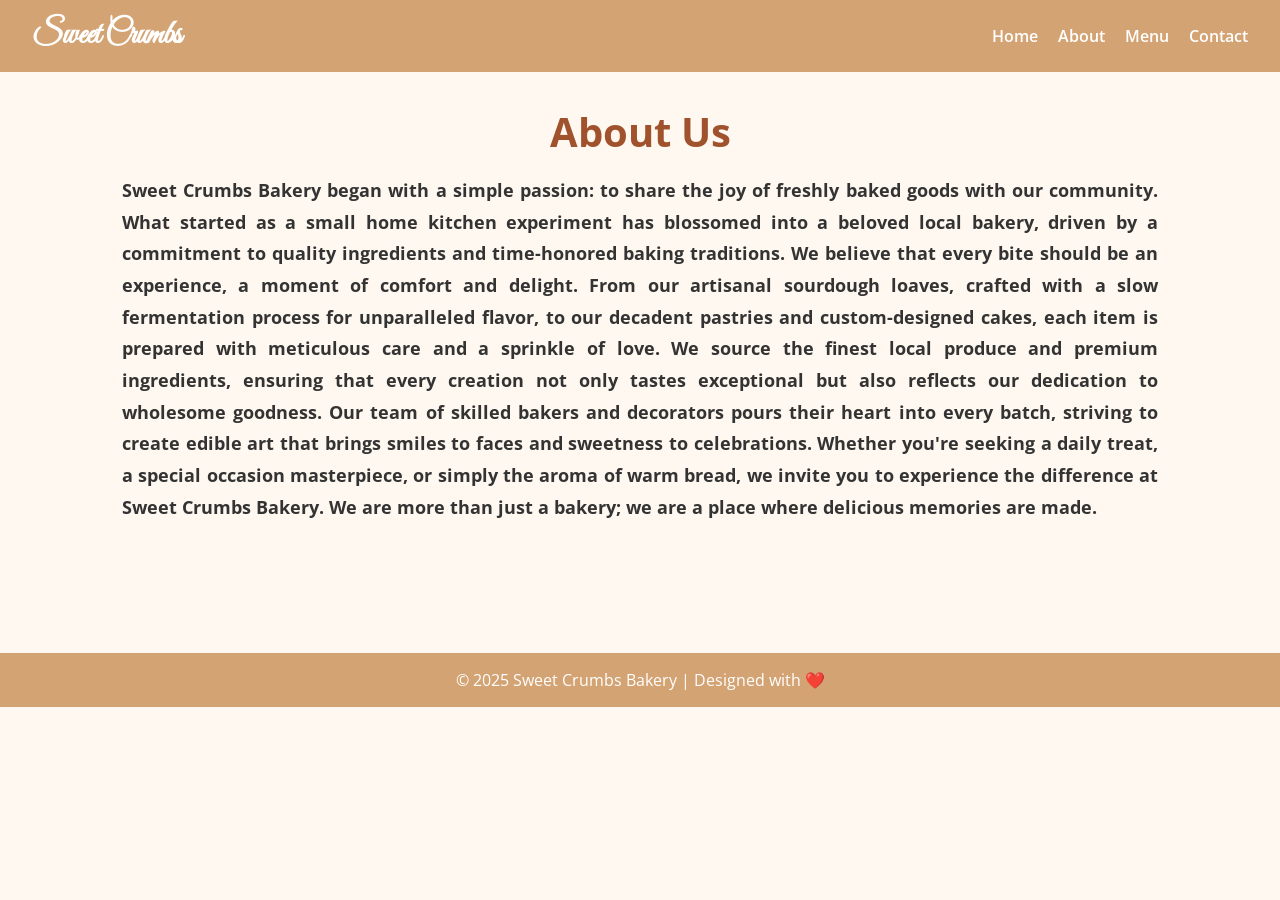
==== about.html @ 20097b04 "Add files via upload" ====
<!DOCTYPE html>
<html lang="en">
<head>
    <meta charset="UTF-8">
    <meta name="viewport" content="width=device-width, initial-scale=1.0">
    <title>🍞 About Us- Sweet Crumb Bakery</title>
    <link href="https://fonts.googleapis.com/css2?family=Great+Vibes&family=Open+Sans:wght@400;600&display=swap" rel="stylesheet">
    <link rel="stylesheet" href="styles.css">
    <script src="script.js" defer></script>
</head>
<body>
    <!--Navbar-->
    <header id="navbar">
        <h1>Sweet Crumbs</h1>
    <nav id="nav-links">
            <a href="index.html">Home</a>
            <a href="about.html">About</a>
            <a href="menu.html">Menu</a>
            <a href="contact.html">Contact</a>
        </nav>
        <button class="hamburger" id="hamburger">&#9776;</button>
    </header>

    <div class="container">
        <h2>About Us</h2>
        <h4>
            Sweet Crumbs Bakery began with a simple passion: to share the joy of freshly baked goods with our community. What started as a small home kitchen experiment has blossomed into a beloved local bakery, driven by a commitment to quality ingredients and time-honored baking traditions.
            We believe that every bite should be an experience, a moment of comfort and delight. From our artisanal sourdough loaves, crafted with a slow fermentation process for unparalleled flavor, to our decadent pastries and custom-designed cakes, each item is prepared with meticulous care and a sprinkle of love. We source the finest local produce and premium ingredients, ensuring that every creation not only tastes exceptional but also reflects our dedication to wholesome goodness.
            Our team of skilled bakers and decorators pours their heart into every batch, striving to create edible art that brings smiles to faces and sweetness to celebrations. Whether you're seeking a daily treat, a special occasion masterpiece, or simply the aroma of warm bread, we invite you to experience the difference at Sweet Crumbs Bakery. We are more than just a bakery; we are a place where delicious memories are made.
        </h4>
    </div><br><br><br>

<!--Footer-section-->
<footer>
    <p>&copy; 2025 Sweet Crumbs Bakery | Designed with ❤️</p>
</footer>    
</body>
</html>
---- styles.css ----
:root {
    --primary: #d4a373;
    --secondary: #fff8f0;
    --accent: #a0522d;
}
* { 
    margin: 0;
    padding: 0; 
    box-sizing: border-box; 
}
/*Keyframes-for-animation*/
@keyframes slideInRight{
0% {
    opacity: 0;
    transform: translateX(80px);
}

100% {
    opacity: 1;
    transform: translateX(0);
}

}

@keyframes slideInLeft{
0% {
    opacity: 0;
    transform: translateX(-100px);
}

100% {
    opacity: 1;
    transform: translateX(-0);
}
}

body {
    font-family: 'Open Sans', sans-serif;
    background: var(--secondary);
    color: #333;
}
/*Navbar*/
header {
    background: var(--primary);
    color: white;
    padding: 1rem 2rem;
    display: flex;
    justify-content: space-between;
    align-items: center;
}
header h1 {
    font-family: 'Great Vibes', cursive;
    font-size: 2rem;
    animation: 2s slideInRight ease forwards;
    opacity: 0;
    animation-delay: 1s;
}

nav{
    animation: 2s slideInLeft ease forwards;
    animation-delay: 1.5s;
    opacity: 0;
}
nav a {
    color: white;
    margin-left: 1rem;
    text-decoration: none;
    font-weight: 600;

}
nav a:hover {
    color:#9e5b18 ;
    transition: 0.5s ease;
}

.hamburger{
    display: none;
    font-size: 2rem;
    background: none;
    border: none;
    color: var(--secondary);
    cursor: pointer;
}

/*Hero-section*/
.hero {
    background: url('https://i.pinimg.com/1200x/b6/43/a3/b643a3f1a9d59a658ec1cc61dc2af9c4.jpg ') center/cover no-repeat ;
    height: 60vh;
    display: flex;
    align-items: center;
    justify-content: center;
    color: #fff;
    text-align: center;
}
.hero h2 {
    font-size: 3rem;
    text-shadow: 2px 4px 8px rgba(0,0,0,0.5);
}
.btn {
    display: inline-flex;
    margin-top: 1rem;
    padding: 0.75rem 1.5rem;
    background: var(--accent);
    color: white;
    border-radius: 25px;
    text-decoration: none;
}
.btn:hover {
    background: #8b4513; 
    transition: 0.6s ease;
}

.btn2{
    text-decoration: none;
    padding: 0.75rem 1.5rem;
    color: #ffffff;
    background-color: var(--accent);
    border-radius: 25px;
    display: inline-flex;


}
.btn2:hover{
    transition: 1.2s ease;
    background-color: #8b4513;
}
/*Products-display-section*/
.container { 
    max-width: 1100px; 
    margin: auto; 
    padding: 2rem; 
}
.container h2 {
    text-align: center;
    margin-bottom: 1rem;
    font-size: 2.5rem;
    color: var(--accent);
}

.container h3{
    text-align: center;  
}

.container h4{
    line-height: 1.8;
    text-align: justify;
    font-size: 1.1rem;
}

.grid {
    display: grid;
    grid-template-columns: repeat(3,1fr);
    gap: 2rem;
    padding: 15px;
}
.card {
    background: white;
    border-radius: 8px;
    box-shadow: 0 2px 8px rgba(0,0,0,0.1);
    transition: transform 0.3s;
    text-align: center;
    height: 32rem;
}
.card:hover { 
    transform: translateY(-10px);
}

.card img {
    width:100%;
    height: 350px;
    display: flex;  
    object-fit: cover;
    padding: 20px;
    border-radius: 4.5rem;
    border: 2px solid var(--secondary);
}
.card h3, .card p {
    padding: 0.5rem; 
}

/*Contact-form*/
.contact-section{
    padding: 5rem 2rem;
    background-color:white;
    margin-top: 4rem;
    box-shadow: 4px 7px 8px rgba(146, 141, 141, 0.2);
    border-radius: 8px;
    max-width: 1100px;
    height: 30rem;
    margin-left: auto;
    margin-right: auto;
}

.contact-section h2{
    margin-bottom: 1rem;
    font-size: 2rem;
    color: var(--accent);
    text-align: center;
}

.contact-form{
    display: grid;
    margin-top: 2rem;
    margin-left: 5rem;
    gap: 1rem;
}
.contact-form input{
    background-color:white;
    border-radius: 0.5rem;
    padding: 5px;
    width: 55rem;
    height: 2rem;
    border: 2px solid var(--primary);
}


.contact-form textarea{
    border-radius: 0.5rem;
    border: 2px solid var(--primary);
    padding: 15px;
    width: 55rem;
    font-size: 14px;
    
}
.contact-form button{
    margin-top: 1rem;
    padding: 0.75rem 0.5rem;
    background: var(--accent);
    color: white;
    border-radius: 25px;
    width: 35%;
    text-decoration: none;
    border: 2px  var(--primary) solid;
    box-shadow: 0.2rem  0.2rem  0.2rem 0.1rem  rgba(146, 141, 141, 0.2) ;
    text-align: center;
    margin-left: 15rem;
}

.contact-form button:hover{
    background-color: #8b4513;
    color: ghostwhite;
    transition: 2s ease;
    box-shadow:  1rem 1rem 1rem rgba(146, 141, 141, 0.2);
    
}

/*==Footer==*/
footer {
    background: var(--primary);
    color: white;
    text-align: center;
    padding: 1rem;
    margin-top: 2rem;
}

/*Media Queries for mobile phones*/
@media screen and (max-width: 480px) {

#nav-links {
    display: none;
    flex-direction: column;
    background-color: var(--primary);
    position: absolute;
    top: 60px;
    right: 20px;
    width: 125px;
    border-radius: 8px;
    box-shadow: 0 2px 8px rgba(0,0,0,0.1);
}

#nav-links a {
    margin: 1rem 0;
    text-align: center;
}

#nav-links.show {
    display: flex;
    animation: none;
    opacity: 1;
}

.hamburger{
    display: block;

}

.hero h2 {
    font-size: 2rem;
    padding: 0 1rem;
}

.grid {
    grid-template-columns: 1fr;

    }

.contact-form{
    display: grid;
    margin-top: 2rem;
    margin-left: 0;
    gap: 1rem;
    padding: 0 1rem;
}    

.contact-form input, .contact-form textarea {
    width: 100%;

}

.contact-form button {
    width: 100%;
    margin-left: 1rem;

}

/*Adjustment for about-section-text*/
.container h4{
    font-size: 1rem;
    padding: 0 1rem;


    
}
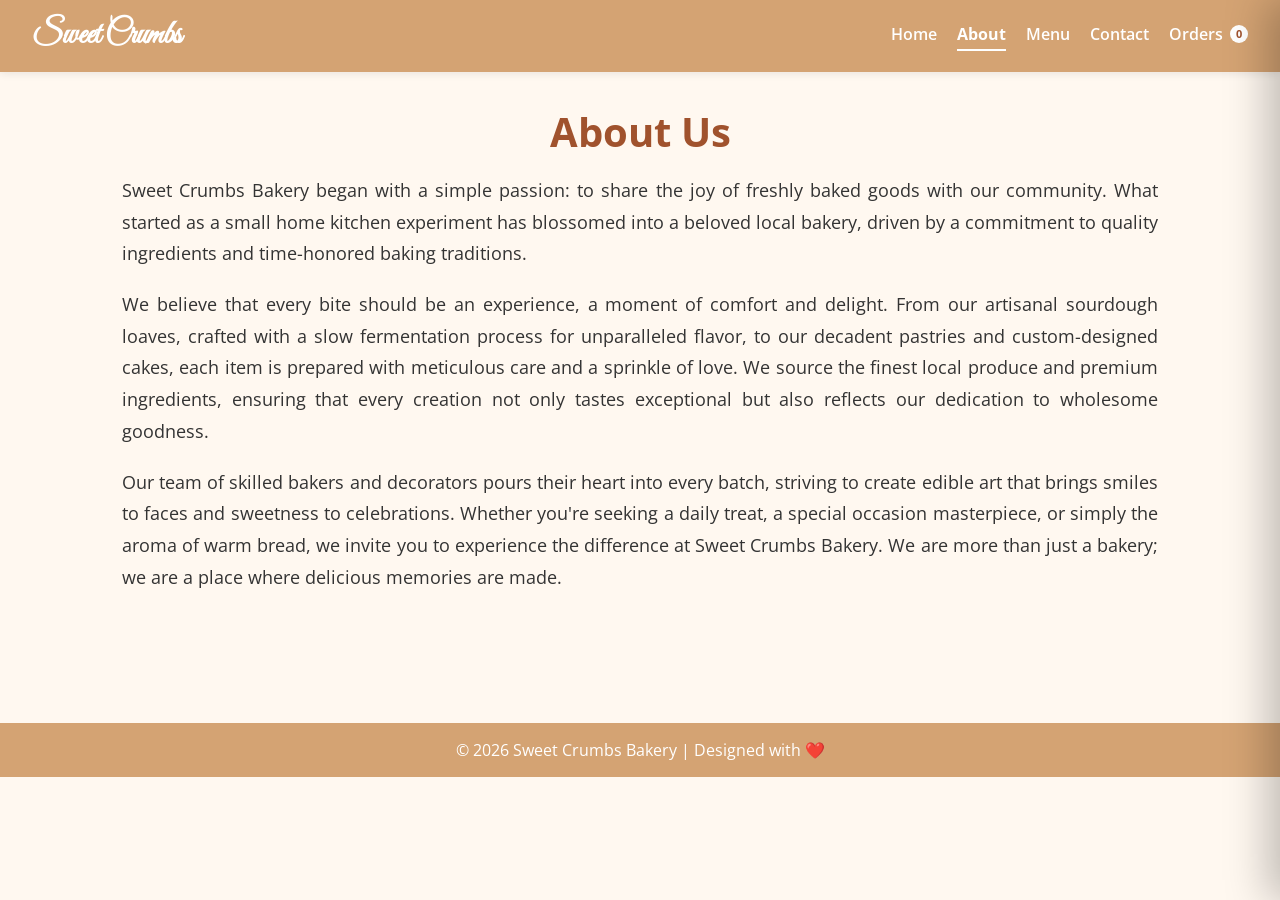
==== commit e5a35922: "Add files via upload" ====
--- a/about.html
+++ b/about.html
@@ -1,38 +1,101 @@
-<!DOCTYPE html>
-<html lang="en">
-<head>
-    <meta charset="UTF-8">
-    <meta name="viewport" content="width=device-width, initial-scale=1.0">
-    <title>🍞 About Us- Sweet Crumb Bakery</title>
-    <link href="https://fonts.googleapis.com/css2?family=Great+Vibes&family=Open+Sans:wght@400;600&display=swap" rel="stylesheet">
-    <link rel="stylesheet" href="styles.css">
-    <script src="script.js" defer></script>
-</head>
-<body>
-    <!--Navbar-->
-    <header id="navbar">
-        <h1>Sweet Crumbs</h1>
-    <nav id="nav-links">
-            <a href="index.html">Home</a>
-            <a href="about.html">About</a>
-            <a href="menu.html">Menu</a>
-            <a href="contact.html">Contact</a>
-        </nav>
-        <button class="hamburger" id="hamburger">&#9776;</button>
-    </header>
-
-    <div class="container">
-        <h2>About Us</h2>
-        <h4>
-            Sweet Crumbs Bakery began with a simple passion: to share the joy of freshly baked goods with our community. What started as a small home kitchen experiment has blossomed into a beloved local bakery, driven by a commitment to quality ingredients and time-honored baking traditions.
-            We believe that every bite should be an experience, a moment of comfort and delight. From our artisanal sourdough loaves, crafted with a slow fermentation process for unparalleled flavor, to our decadent pastries and custom-designed cakes, each item is prepared with meticulous care and a sprinkle of love. We source the finest local produce and premium ingredients, ensuring that every creation not only tastes exceptional but also reflects our dedication to wholesome goodness.
-            Our team of skilled bakers and decorators pours their heart into every batch, striving to create edible art that brings smiles to faces and sweetness to celebrations. Whether you're seeking a daily treat, a special occasion masterpiece, or simply the aroma of warm bread, we invite you to experience the difference at Sweet Crumbs Bakery. We are more than just a bakery; we are a place where delicious memories are made.
-        </h4>
-    </div><br><br><br>
-
-<!--Footer-section-->
-<footer>
-    <p>&copy; 2025 Sweet Crumbs Bakery | Designed with ❤️</p>
-</footer>    
-</body>
+<!DOCTYPE html>
+<html lang="en">
+<head>
+    <meta charset="UTF-8">
+    <meta name="viewport" content="width=device-width, initial-scale=1.0">
+    <meta name="description" content="Learn the story behind Sweet Crumbs Bakery — freshly baked sourdough, pastries, and custom cakes made with quality ingredients and time-honored traditions.">
+    <title>About Us- Sweet Crumb Bakery</title>
+    <link rel="icon" href="data:image/svg+xml,<svg xmlns=%22http://www.w3.org/2000/svg%22 viewBox=%220 0 100 100%22><text y=%22.9em%22 font-size=%2290%22>🍞</text></svg>">
+    <link href="https://fonts.googleapis.com/css2?family=Great+Vibes&family=Open+Sans:wght@400;600&display=swap" rel="stylesheet">
+    <link rel="stylesheet" href="styles.css">
+    <script src="script.js" defer></script>
+</head>
+<body>
+    <!--Navbar-->
+    <header id="navbar">
+        <h1>Sweet Crumbs</h1>
+    <nav id="nav-links">
+            <a href="index.html">Home</a>
+            <a href="about.html" class="active" aria-current="page">About</a>
+            <a href="menu.html">Menu</a>
+            <a href="contact.html">Contact</a>
+            <a href="#" id="orders-link" class="cart-link" aria-haspopup="dialog">Orders<span class="cart-badge" id="cart-badge">0</span></a>
+        </nav>
+        <button class="hamburger" id="hamburger" aria-label="Toggle navigation menu" aria-expanded="false" aria-controls="nav-links">&#9776;</button>
+    </header>
+
+    <div class="container">
+        <h2>About Us</h2>
+        <div class="about-text">
+            <p>Sweet Crumbs Bakery began with a simple passion: to share the joy of freshly baked goods with our community. What started as a small home kitchen experiment has blossomed into a beloved local bakery, driven by a commitment to quality ingredients and time-honored baking traditions.</p>
+            <p>We believe that every bite should be an experience, a moment of comfort and delight. From our artisanal sourdough loaves, crafted with a slow fermentation process for unparalleled flavor, to our decadent pastries and custom-designed cakes, each item is prepared with meticulous care and a sprinkle of love. We source the finest local produce and premium ingredients, ensuring that every creation not only tastes exceptional but also reflects our dedication to wholesome goodness.</p>
+            <p>Our team of skilled bakers and decorators pours their heart into every batch, striving to create edible art that brings smiles to faces and sweetness to celebrations. Whether you're seeking a daily treat, a special occasion masterpiece, or simply the aroma of warm bread, we invite you to experience the difference at Sweet Crumbs Bakery. We are more than just a bakery; we are a place where delicious memories are made.</p>
+        </div>
+    </div><br><br><br>
+
+<!--Footer-section-->
+<footer>
+    <p>&copy; <span class="copyright-year">2025</span> Sweet Crumbs Bakery | Designed with ❤️</p>
+</footer>    
+<!--Cart / checkout panel-->
+<div class="cart-backdrop" id="cart-backdrop"></div>
+<aside class="cart-panel" id="cart-panel" role="dialog" aria-modal="true" aria-labelledby="cart-title" aria-hidden="true">
+    <div class="cart-panel-header">
+        <h2 id="cart-title">Your Order</h2>
+        <button class="modal-close cart-close" id="cart-close" aria-label="Close order panel">&times;</button>
+    </div>
+
+    <!-- Step 1: cart items -->
+    <div class="cart-view" id="cart-view">
+        <div class="cart-items" id="cart-items">
+            <p class="cart-empty" id="cart-empty">Your order is empty. Browse the menu and tap "View Details" on anything that looks good.</p>
+        </div>
+        <div class="cart-summary">
+            <p class="cart-delivery-hint" id="cart-delivery-hint"></p>
+            <div class="cart-summary-row">
+                <span>Subtotal</span>
+                <span id="cart-subtotal">$0.00</span>
+            </div>
+            <div class="cart-summary-row">
+                <span>Delivery fee</span>
+                <span id="cart-delivery-fee">$0.00</span>
+            </div>
+            <div class="cart-summary-row cart-total-row">
+                <span>Total</span>
+                <span id="cart-total">$0.00</span>
+            </div>
+            <button type="button" class="btn2 cart-checkout-btn" id="cart-checkout-btn" disabled>Proceed to Checkout</button>
+        </div>
+    </div>
+
+    <!-- Step 2: delivery details -->
+    <div class="checkout-view" id="checkout-view" hidden>
+        <button type="button" class="cart-back-btn" id="checkout-back-btn">&larr; Back to order</button>
+        <form id="checkout-form">
+            <label for="checkout-name">Full name</label>
+            <input type="text" id="checkout-name" name="name" autocomplete="name" required>
+
+            <label for="checkout-phone">Phone number</label>
+            <input type="tel" id="checkout-phone" name="phone" autocomplete="tel" required>
+
+            <label for="checkout-address">Delivery address</label>
+            <textarea id="checkout-address" name="address" rows="2" required></textarea>
+
+            <div class="checkout-recap" id="checkout-recap"></div>
+
+            <button type="submit" class="btn2 cart-checkout-btn">Confirm Order</button>
+        </form>
+    </div>
+
+    <!-- Step 3: confirmation -->
+    <div class="confirmation-view" id="confirmation-view" hidden>
+        <div class="confirmation-check" aria-hidden="true">&#10003;</div>
+        <h3>Order placed!</h3>
+        <p>Order <strong id="confirmation-number"></strong> is confirmed. We'll start baking right away.</p>
+        <p class="confirmation-total" id="confirmation-total"></p>
+        <button type="button" class="btn2 cart-checkout-btn" id="continue-shopping-btn">Continue Shopping</button>
+    </div>
+</aside>
+
+</body>
 </html>
--- a/styles.css
+++ b/styles.css
@@ -2,11 +2,41 @@
     --primary: #d4a373;
     --secondary: #fff8f0;
     --accent: #a0522d;
+    --transition: 0.3s ease;
 }
 * { 
     margin: 0;
     padding: 0; 
     box-sizing: border-box; 
+}
+html {
+    scroll-behavior: smooth;
+}
+@media (prefers-reduced-motion: reduce) {
+    html { scroll-behavior: auto; }
+    *, *::before, *::after {
+        animation-duration: 0.01ms !important;
+        animation-iteration-count: 1 !important;
+        transition-duration: 0.01ms !important;
+    }
+}
+.sr-only {
+    position: absolute;
+    width: 1px;
+    height: 1px;
+    padding: 0;
+    margin: -1px;
+    overflow: hidden;
+    clip: rect(0, 0, 0, 0);
+    white-space: nowrap;
+    border: 0;
+}
+a:focus-visible,
+button:focus-visible,
+input:focus-visible,
+textarea:focus-visible {
+    outline: 3px solid var(--accent);
+    outline-offset: 2px;
 }
 /*Keyframes-for-animation*/
 @keyframes slideInRight{
@@ -47,7 +77,12 @@
     display: flex;
     justify-content: space-between;
     align-items: center;
-}
+    position: sticky;
+    top: 0;
+    z-index: 999;
+    box-shadow: 0 2px 8px rgba(0,0,0,0.08);
+}
+
 header h1 {
     font-family: 'Great Vibes', cursive;
     font-size: 2rem;
@@ -60,6 +95,7 @@
     animation: 2s slideInLeft ease forwards;
     animation-delay: 1.5s;
     opacity: 0;
+    z-index: 1000;
 }
 nav a {
     color: white;
@@ -68,9 +104,50 @@
     font-weight: 600;
 
 }
+nav a {
+    position: relative;
+    padding-bottom: 4px;
+}
+nav a::after {
+    content: "";
+    position: absolute;
+    left: 0;
+    bottom: -2px;
+    width: 0;
+    height: 2px;
+    background: white;
+    transition: width var(--transition);
+}
+nav a:hover::after,
+nav a.active::after {
+    width: 100%;
+}
 nav a:hover {
     color:#9e5b18 ;
     transition: 0.5s ease;
+}
+nav a.active {
+    font-weight: 700;
+}
+
+nav a.cart-link {
+    display: inline-flex;
+    align-items: center;
+    gap: 0.4rem;
+}
+.cart-badge {
+    background: white;
+    color: var(--accent);
+    font-size: 0.7rem;
+    font-weight: 700;
+    min-width: 1.15rem;
+    height: 1.15rem;
+    border-radius: 50%;
+    display: inline-flex;
+    align-items: center;
+    justify-content: center;
+    padding: 0 0.25rem;
+    line-height: 1;
 }
 
 .hamburger{
@@ -80,16 +157,20 @@
     border: none;
     color: var(--secondary);
     cursor: pointer;
+    transition: transform var(--transition);
+}
+.hamburger:hover {
+    transform: scale(1.1);
 }
 
 /*Hero-section*/
 .hero {
-    background: url('https://i.pinimg.com/1200x/b6/43/a3/b643a3f1a9d59a658ec1cc61dc2af9c4.jpg ') center/cover no-repeat ;
+    background: url('https://i.pinimg.com/1200x/b6/43/a3/b643a3f1a9d59a658ec1cc61dc2af9c4.jpg') center/cover no-repeat;
     height: 60vh;
     display: flex;
     align-items: center;
     justify-content: center;
-    color: #fff;
+    color: #fff;    
     text-align: center;
 }
 .hero h2 {
@@ -104,10 +185,11 @@
     color: white;
     border-radius: 25px;
     text-decoration: none;
+    transition: background var(--transition), transform var(--transition);
 }
 .btn:hover {
-    background: #8b4513; 
-    transition: 0.6s ease;
+    background: #8b4513;
+    transform: translateY(-2px);
 }
 
 .btn2{
@@ -117,12 +199,14 @@
     background-color: var(--accent);
     border-radius: 25px;
     display: inline-flex;
-
-
+    border: none;
+    font: inherit;
+    cursor: pointer;
+    transition: background var(--transition), transform var(--transition);
 }
 .btn2:hover{
-    transition: 1.2s ease;
     background-color: #8b4513;
+    transform: translateY(-2px);
 }
 /*Products-display-section*/
 .container { 
@@ -141,10 +225,14 @@
     text-align: center;  
 }
 
-.container h4{
+.about-text p{
     line-height: 1.8;
     text-align: justify;
     font-size: 1.1rem;
+    margin-bottom: 1.2rem;
+}
+.about-text p:last-child{
+    margin-bottom: 0;
 }
 
 .grid {
@@ -157,12 +245,27 @@
     background: white;
     border-radius: 8px;
     box-shadow: 0 2px 8px rgba(0,0,0,0.1);
-    transition: transform 0.3s;
+    transition: transform var(--transition), box-shadow var(--transition);
     text-align: center;
     height: 32rem;
+    overflow: hidden;
+}
+.card.will-animate {
+    opacity: 0;
+    transform: translateY(24px);
+}
+.card.in-view {
+    animation: fadeInUp 0.6s ease forwards;
+}
+@keyframes fadeInUp {
+    to {
+        opacity: 1;
+        transform: translateY(0);
+    }
 }
 .card:hover { 
     transform: translateY(-10px);
+    box-shadow: 0 12px 24px rgba(0,0,0,0.15);
 }
 
 .card img {
@@ -173,9 +276,16 @@
     padding: 20px;
     border-radius: 4.5rem;
     border: 2px solid var(--secondary);
+    transition: transform var(--transition);
+}
+.card:hover img {
+    transform: scale(1.04);
 }
 .card h3, .card p {
     padding: 0.5rem; 
+}
+.card p {
+    color: #555;
 }
 
 /*Contact-form*/
@@ -201,16 +311,20 @@
 .contact-form{
     display: grid;
     margin-top: 2rem;
-    margin-left: 5rem;
+    max-width: 40rem;
+    margin-left: auto;
+    margin-right: auto;
     gap: 1rem;
 }
 .contact-form input{
     background-color:white;
     border-radius: 0.5rem;
-    padding: 5px;
-    width: 55rem;
-    height: 2rem;
+    padding: 5px 10px;
+    width: 100%;
+    height: 2.4rem;
     border: 2px solid var(--primary);
+    font-size: 14px;
+    transition: box-shadow var(--transition), border-color var(--transition);
 }
 
 
@@ -218,32 +332,509 @@
     border-radius: 0.5rem;
     border: 2px solid var(--primary);
     padding: 15px;
-    width: 55rem;
+    width: 100%;
     font-size: 14px;
-    
-}
+    font-family: inherit;
+    transition: box-shadow var(--transition), border-color var(--transition);
+}
+
+.contact-form input:focus,
+.contact-form textarea:focus{
+    outline: none;
+    border-color: var(--accent);
+    box-shadow: 0 0 0 3px rgba(160, 82, 45, 0.15);
+}
+
 .contact-form button{
     margin-top: 1rem;
     padding: 0.75rem 0.5rem;
     background: var(--accent);
     color: white;
     border-radius: 25px;
-    width: 35%;
+    width: 60%;
     text-decoration: none;
     border: 2px  var(--primary) solid;
     box-shadow: 0.2rem  0.2rem  0.2rem 0.1rem  rgba(146, 141, 141, 0.2) ;
     text-align: center;
-    margin-left: 15rem;
+    justify-self: center;
+    cursor: pointer;
+    font-size: 1rem;
+    transition: background var(--transition), box-shadow var(--transition), transform var(--transition);
 }
 
 .contact-form button:hover{
     background-color: #8b4513;
     color: ghostwhite;
-    transition: 2s ease;
-    box-shadow:  1rem 1rem 1rem rgba(146, 141, 141, 0.2);
-    
-}
-
+    box-shadow:  0.5rem 0.5rem 0.8rem rgba(146, 141, 141, 0.3);
+    transform: translateY(-2px);
+}
+
+.form-status{
+    text-align: center;
+    font-weight: 600;
+    color: var(--accent);
+    min-height: 1.2rem;
+}
+
+/*==Product details modal==*/
+.modal-overlay {
+    position: fixed;
+    inset: 0;
+    background: rgba(51, 33, 20, 0.55);
+    display: flex;
+    align-items: center;
+    justify-content: center;
+    padding: 1.5rem;
+    z-index: 1200;
+    opacity: 0;
+    pointer-events: none;
+    transition: opacity var(--transition);
+}
+.modal-overlay.open {
+    opacity: 1;
+    pointer-events: auto;
+}
+.modal {
+    background: var(--secondary);
+    width: 100%;
+    max-width: 34rem;
+    max-height: 88vh;
+    overflow-y: auto;
+    border-radius: 12px;
+    box-shadow: 0 20px 50px rgba(0,0,0,0.3);
+    position: relative;
+    transform: scale(0.92) translateY(10px);
+    opacity: 0;
+    transition: transform var(--transition), opacity var(--transition);
+}
+.modal-overlay.open .modal {
+    transform: scale(1) translateY(0);
+    opacity: 1;
+}
+.modal-close {
+    position: absolute;
+    top: 0.75rem;
+    right: 0.75rem;
+    width: 2.25rem;
+    height: 2.25rem;
+    border-radius: 50%;
+    border: none;
+    background: rgba(255,255,255,0.85);
+    color: var(--accent);
+    font-size: 1.5rem;
+    line-height: 1;
+    cursor: pointer;
+    display: flex;
+    align-items: center;
+    justify-content: center;
+    z-index: 2;
+    transition: background var(--transition), transform var(--transition);
+}
+.modal-close:hover {
+    background: white;
+    transform: scale(1.08);
+}
+.modal-image-wrap {
+    width: 100%;
+    height: 220px;
+    overflow: hidden;
+    border-radius: 12px 12px 0 0;
+}
+.modal-image-wrap img {
+    width: 100%;
+    height: 100%;
+    object-fit: cover;
+    display: block;
+}
+.modal-body {
+    padding: 1.5rem 1.75rem 1.75rem;
+}
+.modal-heading {
+    display: flex;
+    align-items: center;
+    justify-content: space-between;
+    gap: 1rem;
+    margin-bottom: 0.75rem;
+}
+.modal-heading h3 {
+    color: var(--accent);
+    font-size: 1.4rem;
+}
+.modal-price {
+    background: var(--primary);
+    color: white;
+    font-weight: 600;
+    padding: 0.3rem 0.85rem;
+    border-radius: 20px;
+    white-space: nowrap;
+    font-size: 0.95rem;
+}
+.modal-body > p {
+    line-height: 1.7;
+    color: #444;
+    margin-bottom: 1.25rem;
+}
+.modal-order {
+    border-top: 1px solid rgba(160, 82, 45, 0.2);
+    padding-top: 1.25rem;
+}
+.modal-order h4 {
+    color: var(--accent);
+    margin-bottom: 0.75rem;
+}
+.modal-order form {
+    display: grid;
+    gap: 0.75rem;
+}
+.modal-order-row {
+    display: flex;
+    align-items: center;
+    gap: 0.75rem;
+}
+.modal-order-row label {
+    font-weight: 600;
+    font-size: 0.9rem;
+}
+.modal-order-row input {
+    width: 5rem;
+    padding: 0.4rem;
+    border-radius: 0.5rem;
+    border: 2px solid var(--primary);
+}
+.modal-order label[for="modal-note"] {
+    font-weight: 600;
+    font-size: 0.9rem;
+}
+.modal-order textarea {
+    width: 100%;
+    padding: 0.6rem;
+    border-radius: 0.5rem;
+    border: 2px solid var(--primary);
+    font-family: inherit;
+    font-size: 14px;
+    resize: vertical;
+}
+.modal-order-row input:focus,
+.modal-order textarea:focus {
+    outline: none;
+    border-color: var(--accent);
+    box-shadow: 0 0 0 3px rgba(160, 82, 45, 0.15);
+}
+.modal-order button[type="submit"] {
+    justify-self: start;
+    border: none;
+    cursor: pointer;
+    font-size: 1rem;
+}
+.modal-order-status {
+    font-weight: 600;
+    color: var(--accent);
+    min-height: 1.2rem;
+}
+
+@media screen and (max-width: 480px) {
+    .modal-body {
+        padding: 1.25rem;
+    }
+    .modal-image-wrap {
+        height: 170px;
+    }
+}
+
+/*==Cart / checkout slide-in panel==*/
+.cart-backdrop {
+    position: fixed;
+    inset: 0;
+    background: rgba(51, 33, 20, 0.55);
+    z-index: 1300;
+    opacity: 0;
+    pointer-events: none;
+    transition: opacity var(--transition);
+}
+.cart-backdrop.open {
+    opacity: 1;
+    pointer-events: auto;
+}
+
+.cart-panel {
+    position: fixed;
+    top: 0;
+    right: 0;
+    height: 100vh;
+    width: 26rem;
+    max-width: 92vw;
+    background: var(--secondary);
+    box-shadow: -12px 0 40px rgba(0,0,0,0.25);
+    z-index: 1301;
+    display: flex;
+    flex-direction: column;
+    transform: translateX(100%);
+    transition: transform 0.4s cubic-bezier(0.25, 0.8, 0.25, 1);
+}
+.cart-panel.open {
+    transform: translateX(0);
+}
+
+.cart-panel-header {
+    display: flex;
+    align-items: center;
+    justify-content: space-between;
+    padding: 1.25rem 1.5rem;
+    background: var(--primary);
+    color: white;
+}
+.cart-panel-header h2 {
+    font-size: 1.3rem;
+}
+.cart-close {
+    position: static;
+    background: rgba(255,255,255,0.2);
+    color: white;
+}
+.cart-close:hover {
+    background: rgba(255,255,255,0.35);
+}
+
+.cart-view,
+.checkout-view,
+.confirmation-view {
+    display: flex;
+    flex-direction: column;
+}
+.cart-view[hidden],
+.checkout-view[hidden],
+.confirmation-view[hidden] {
+    display: none;
+}
+
+.cart-view {
+    flex: 1;
+    min-height: 0;
+}
+
+.cart-items {
+    flex: 1;
+    overflow-y: auto;
+    padding: 1rem 1.5rem;
+}
+.cart-empty {
+    color: #777;
+    text-align: center;
+    margin-top: 2rem;
+    line-height: 1.6;
+}
+
+.cart-item {
+    display: flex;
+    gap: 0.85rem;
+    padding: 0.85rem 0;
+    border-bottom: 1px solid rgba(160, 82, 45, 0.15);
+}
+.cart-item img {
+    width: 60px;
+    height: 60px;
+    object-fit: cover;
+    border-radius: 10px;
+    flex-shrink: 0;
+}
+.cart-item-details {
+    flex: 1;
+    min-width: 0;
+}
+.cart-item-details h4 {
+    font-size: 0.95rem;
+    color: var(--accent);
+    margin-bottom: 0.15rem;
+}
+.cart-item-note {
+    font-size: 0.78rem;
+    color: #888;
+    font-style: italic;
+    margin-bottom: 0.35rem;
+}
+.cart-item-row {
+    display: flex;
+    align-items: center;
+    justify-content: space-between;
+    gap: 0.5rem;
+}
+.cart-qty-stepper {
+    display: inline-flex;
+    align-items: center;
+    border: 1px solid var(--primary);
+    border-radius: 20px;
+    overflow: hidden;
+}
+.cart-qty-stepper button {
+    width: 1.6rem;
+    height: 1.6rem;
+    border: none;
+    background: white;
+    color: var(--accent);
+    font-size: 1rem;
+    cursor: pointer;
+    line-height: 1;
+}
+.cart-qty-stepper button:hover {
+    background: var(--secondary);
+}
+.cart-qty-stepper span {
+    width: 1.6rem;
+    text-align: center;
+    font-size: 0.9rem;
+    font-weight: 600;
+}
+.cart-item-price {
+    font-weight: 600;
+    color: #333;
+    font-size: 0.9rem;
+}
+.cart-remove-btn {
+    background: none;
+    border: none;
+    color: #b33;
+    font-size: 0.78rem;
+    cursor: pointer;
+    text-decoration: underline;
+    padding: 0;
+}
+
+.cart-summary {
+    padding: 1rem 1.5rem 1.5rem;
+    border-top: 1px solid rgba(160, 82, 45, 0.2);
+    background: white;
+}
+.cart-delivery-hint {
+    font-size: 0.8rem;
+    color: var(--accent);
+    margin-bottom: 0.6rem;
+    min-height: 1rem;
+}
+.cart-summary-row {
+    display: flex;
+    justify-content: space-between;
+    font-size: 0.95rem;
+    padding: 0.25rem 0;
+    color: #555;
+}
+.cart-total-row {
+    font-size: 1.15rem;
+    font-weight: 700;
+    color: var(--accent);
+    border-top: 1px dashed rgba(160, 82, 45, 0.3);
+    margin-top: 0.4rem;
+    padding-top: 0.6rem;
+}
+.cart-checkout-btn {
+    width: 100%;
+    margin-top: 1rem;
+    border: none;
+    justify-content: center;
+    font-size: 1rem;
+    cursor: pointer;
+}
+.cart-checkout-btn:disabled {
+    background: #ccc;
+    cursor: not-allowed;
+    transform: none;
+}
+
+/* Checkout form view */
+.checkout-view {
+    padding: 1.25rem 1.5rem;
+    overflow-y: auto;
+    flex: 1;
+    min-height: 0;
+}
+.cart-back-btn {
+    background: none;
+    border: none;
+    color: var(--accent);
+    font-weight: 600;
+    cursor: pointer;
+    margin-bottom: 1rem;
+    padding: 0;
+    font-size: 0.9rem;
+}
+#checkout-form {
+    display: grid;
+    gap: 0.85rem;
+}
+#checkout-form label {
+    font-weight: 600;
+    font-size: 0.9rem;
+    margin-bottom: -0.5rem;
+}
+#checkout-form input,
+#checkout-form textarea {
+    width: 100%;
+    padding: 0.55rem 0.7rem;
+    border-radius: 0.5rem;
+    border: 2px solid var(--primary);
+    font-family: inherit;
+    font-size: 14px;
+}
+#checkout-form input:focus,
+#checkout-form textarea:focus {
+    outline: none;
+    border-color: var(--accent);
+    box-shadow: 0 0 0 3px rgba(160, 82, 45, 0.15);
+}
+.checkout-recap {
+    background: var(--secondary);
+    border-radius: 0.5rem;
+    padding: 0.75rem 1rem;
+    font-size: 0.85rem;
+    color: #555;
+}
+.checkout-recap strong {
+    color: var(--accent);
+}
+
+/* Confirmation view */
+.confirmation-view {
+    flex: 1;
+    min-height: 0;
+    align-items: center;
+    justify-content: center;
+    text-align: center;
+    padding: 2rem;
+}
+.confirmation-check {
+    width: 4rem;
+    height: 4rem;
+    border-radius: 50%;
+    background: var(--accent);
+    color: white;
+    font-size: 2rem;
+    display: flex;
+    align-items: center;
+    justify-content: center;
+    margin-bottom: 1rem;
+}
+.confirmation-view h3 {
+    color: var(--accent);
+    margin-bottom: 0.5rem;
+}
+.confirmation-view p {
+    color: #555;
+    margin-bottom: 0.5rem;
+    line-height: 1.6;
+}
+.confirmation-total {
+    font-weight: 700;
+    color: var(--accent);
+    font-size: 1.1rem;
+    margin-bottom: 1.5rem !important;
+}
+
+@media screen and (max-width: 480px) {
+    .cart-panel {
+        width: 100vw;
+        max-width: 100vw;
+    }
+}
+
 /*==Footer==*/
 footer {
     background: var(--primary);
@@ -297,7 +888,7 @@
 .contact-form{
     display: grid;
     margin-top: 2rem;
-    margin-left: 0;
+    max-width: 100%;
     gap: 1rem;
     padding: 0 1rem;
 }    
@@ -309,14 +900,15 @@
 
 .contact-form button {
     width: 100%;
-    margin-left: 1rem;
+    margin-left: 0;
 
 }
 
 /*Adjustment for about-section-text*/
-.container h4{
+.about-text p{
     font-size: 1rem;
     padding: 0 1rem;
+}    
 
 
     
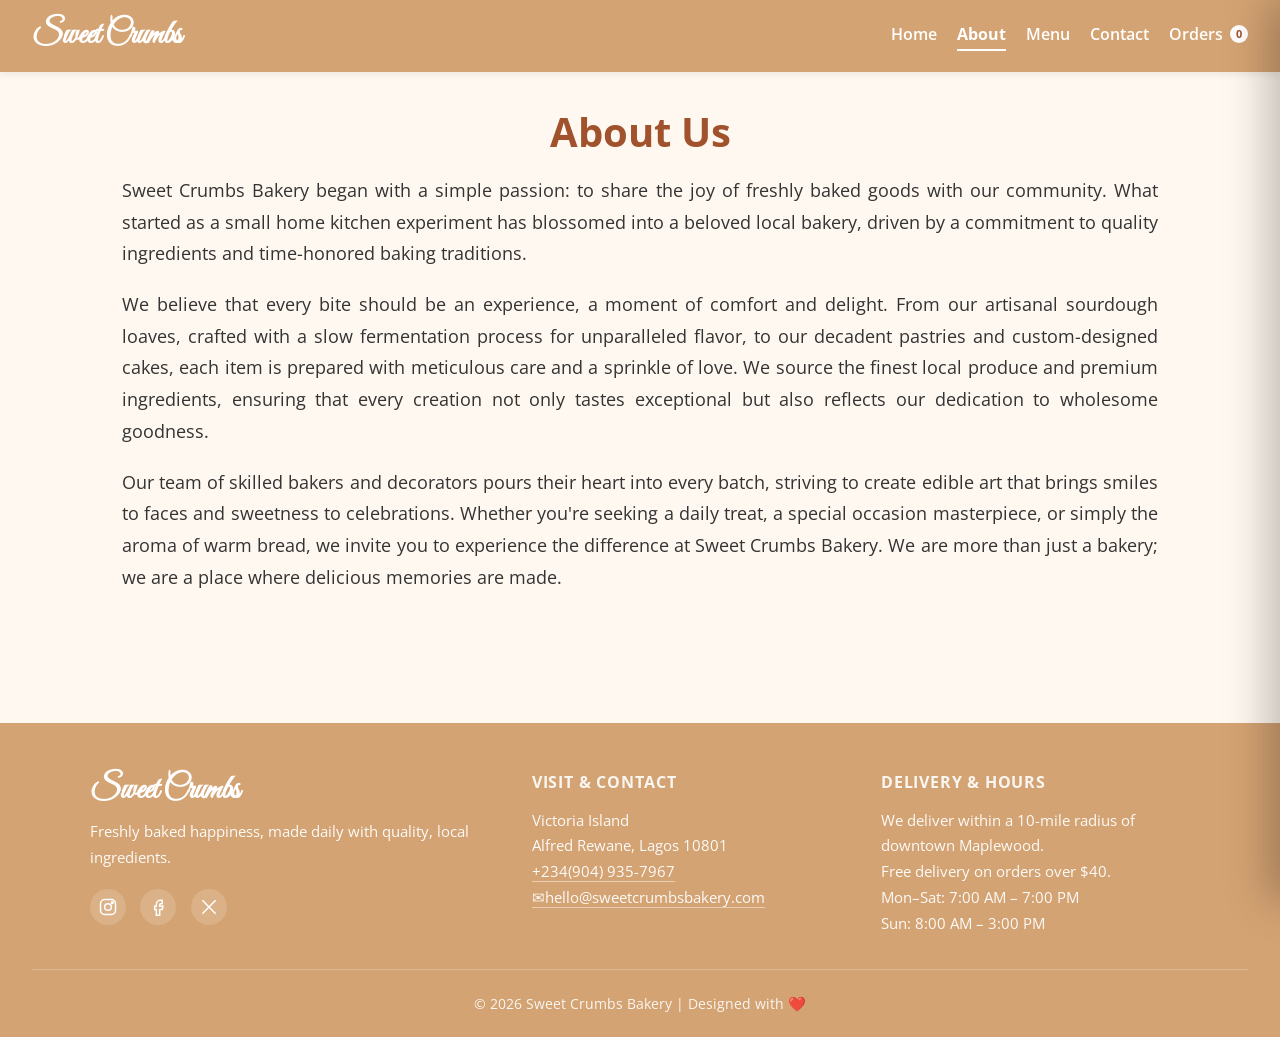
==== commit 501e10af: "Add files via upload" ====
--- a/about.html
+++ b/about.html
@@ -21,7 +21,11 @@
             <a href="contact.html">Contact</a>
             <a href="#" id="orders-link" class="cart-link" aria-haspopup="dialog">Orders<span class="cart-badge" id="cart-badge">0</span></a>
         </nav>
-        <button class="hamburger" id="hamburger" aria-label="Toggle navigation menu" aria-expanded="false" aria-controls="nav-links">&#9776;</button>
+        <button class="hamburger" id="hamburger" aria-label="Toggle navigation menu" aria-expanded="false" aria-controls="nav-links">
+            <span class="hamburger-bar"></span>
+            <span class="hamburger-bar"></span>
+            <span class="hamburger-bar"></span>
+        </button>
     </header>
 
     <div class="container">
@@ -35,7 +39,47 @@
 
 <!--Footer-section-->
 <footer>
-    <p>&copy; <span class="copyright-year">2025</span> Sweet Crumbs Bakery | Designed with ❤️</p>
+    <div class="footer-inner">
+        <div class="footer-col footer-brand">
+            <h3>Sweet Crumbs</h3>
+            <p>Freshly baked happiness, made daily with quality, local ingredients.</p>
+            <ul class="footer-social" aria-label="Follow Sweet Crumbs Bakery on social media">
+                <li>
+                    <a href="https://instagram.com/sweetcrumbsbakery" target="_blank" rel="noopener noreferrer" aria-label="Sweet Crumbs Bakery on Instagram">
+                        <svg viewBox="0 0 24 24" width="20" height="20" fill="none" stroke="currentColor" stroke-width="1.8"><rect x="3" y="3" width="18" height="18" rx="5"/><circle cx="12" cy="12" r="4"/><circle cx="17.2" cy="6.8" r="1"/></svg>
+                    </a>
+                </li>
+                <li>
+                    <a href="https://facebook.com/sweetcrumbsbakery" target="_blank" rel="noopener noreferrer" aria-label="Sweet Crumbs Bakery on Facebook">
+                        <svg viewBox="0 0 24 24" width="20" height="20" fill="none" stroke="currentColor" stroke-width="1.8"><path d="M15 8h2V4h-2a5 5 0 0 0-5 5v2H8v4h2v7h4v-7h3l1-4h-4V9a1 1 0 0 1 1-1Z"/></svg>
+                    </a>
+                </li>
+                <li>
+                    <a href="https://twitter.com/sweetcrumbsbky" target="_blank" rel="noopener noreferrer" aria-label="Sweet Crumbs Bakery on X (Twitter)">
+                        <svg viewBox="0 0 24 24" width="20" height="20" fill="none" stroke="currentColor" stroke-width="1.8"><path d="M4 4l16 16M20 4 4 20"/></svg>
+                    </a>
+                </li>
+            </ul>
+        </div>
+
+        <div class="footer-col">
+            <h4>Visit &amp; Contact</h4>
+            <address>
+                Victoria Island<br>
+                Alfred Rewane, Lagos 10801<br>
+                <a href="tel:+2349049357967">+234(904) 935-7967</a><br>
+                <a href="mailto:kennycool202421@gmail.com" onclick="window.open('https://mail.google.com/mail/?view=cm&fs=1&to=kennycool202421@gmail.com', '_blank', 'noopener,noreferrer');">✉hello@sweetcrumbsbakery.com</a>
+            </address>
+        </div>
+
+        <div class="footer-col">
+            <h4>Delivery &amp; Hours</h4>
+            <p>We deliver within a 10-mile radius of downtown Maplewood.<br>Free delivery on orders over $40.</p>
+            <p>Mon&ndash;Sat: 7:00 AM &ndash; 7:00 PM<br>Sun: 8:00 AM &ndash; 3:00 PM</p>
+        </div>
+    </div>
+
+    <p class="footer-bottom">&copy; <span class="copyright-year">2025</span> Sweet Crumbs Bakery | Designed with ❤️</p>
 </footer>    
 <!--Cart / checkout panel-->
 <div class="cart-backdrop" id="cart-backdrop"></div>
@@ -68,9 +112,110 @@
         </div>
     </div>
 
-    <!-- Step 2: delivery details -->
+    <!-- Step 2: payment method -->
+    <div class="payment-method-view" id="payment-method-view" hidden>
+        <button type="button" class="cart-back-btn" id="payment-back-btn">&larr; Back to order</button>
+        <h3 class="cart-step-heading">How would you like to pay?</h3>
+        <p class="cart-step-total" id="payment-method-total"></p>
+        <div class="payment-options">
+            <button type="button" class="payment-option" id="pay-delivery-btn">
+                <span class="payment-option-icon" aria-hidden="true">&#128181;</span>
+                <span class="payment-option-text">
+                    <strong>Pay on Delivery</strong>
+                    <small>Cash or card handed to the rider</small>
+                </span>
+                <span class="payment-option-arrow" aria-hidden="true">&rsaquo;</span>
+            </button>
+            <button type="button" class="payment-option" id="pay-card-btn">
+                <span class="payment-option-icon" aria-hidden="true">&#128179;</span>
+                <span class="payment-option-text">
+                    <strong>Pay by Card</strong>
+                    <small>Secure checkout, verified instantly</small>
+                </span>
+                <span class="payment-option-arrow" aria-hidden="true">&rsaquo;</span>
+            </button>
+            <button type="button" class="payment-option" id="pay-transfer-btn">
+                <span class="payment-option-icon" aria-hidden="true">&#127974;</span>
+                <span class="payment-option-text">
+                    <strong>Pay by Bank Transfer</strong>
+                    <small>We hold your order 30 minutes</small>
+                </span>
+                <span class="payment-option-arrow" aria-hidden="true">&rsaquo;</span>
+            </button>
+        </div>
+    </div>
+
+    <!-- Step 3a: card payment -->
+    <div class="card-payment-view" id="card-payment-view" hidden>
+        <button type="button" class="cart-back-btn" id="card-back-btn">&larr; Back to payment options</button>
+        <h3 class="cart-step-heading">Card details</h3>
+        <form id="card-payment-form" novalidate>
+            <label for="card-name">Name on card</label>
+            <input type="text" id="card-name" autocomplete="cc-name" placeholder="Jane Doe" required>
+
+            <label for="card-number">Card number</label>
+            <input type="text" id="card-number" inputmode="numeric" autocomplete="cc-number" placeholder="1234 5678 9012 3456" maxlength="19" required>
+
+            <div class="card-row">
+                <div>
+                    <label for="card-expiry">Expiry</label> <br>
+                    <input type="text" id="card-expiry" inputmode="numeric" autocomplete="cc-exp" placeholder="MM/YY" maxlength="5" required>
+                </div>
+                <div>
+                    <label for="card-cvv">CVV</label> <br>
+                    <input type="text" id="card-cvv" inputmode="numeric" autocomplete="cc-csc" placeholder="123" maxlength="4" required>
+                </div>
+            </div>
+
+            <p class="field-error" id="card-error" hidden></p>
+
+            <div class="checkout-recap" id="card-recap"></div>
+            <button type="submit" class="btn2 cart-checkout-btn" id="card-pay-btn">
+                <span id="card-pay-btn-text">Pay</span>
+            </button>
+            <p class="secure-note">&#128274; Payments are encrypted and secure.</p>
+        </form>
+    </div>
+
+    <!-- Step 3b: bank transfer -->
+    <div class="transfer-view" id="transfer-view" hidden>
+        <button type="button" class="cart-back-btn" id="transfer-back-btn">&larr; Back to payment options</button>
+        <h3 class="cart-step-heading">Bank transfer details</h3>
+        <div class="transfer-details">
+            <div class="transfer-row">
+                <span>Bank name</span>
+                <strong>Crumb Trust Bank</strong>
+            </div>
+            <div class="transfer-row">
+                <span>Account name</span>
+                <strong>Sweet Crumbs Bakery Ltd</strong>
+            </div>
+            <div class="transfer-row transfer-row-account">
+                <span>Account number</span>
+                <div class="transfer-account-copy">
+                    <strong id="transfer-account-number">2004 5566 7189</strong>
+                    <button type="button" class="transfer-copy-btn" id="transfer-copy-btn">Copy</button>
+                </div>
+            </div>
+            <div class="transfer-row">
+                <span>Amount</span>
+                <strong id="transfer-amount"></strong>
+            </div>
+        </div>
+        <p class="transfer-note">Use your name as the transfer reference. We'll hold your order for 30 minutes while we confirm the payment.</p>
+        <button type="button" class="btn2 cart-checkout-btn" id="transfer-confirm-btn">I've Sent the Transfer</button>
+    </div>
+
+    <!-- Transient status overlay (payment verifying / confirmed) -->
+    <div class="payment-status-overlay" id="payment-status-overlay" hidden>
+        <div class="payment-status-icon" id="payment-status-icon">&#10003;</div>
+        <p id="payment-status-text"></p>
+    </div>
+
+    <!-- Step 4: delivery details -->
     <div class="checkout-view" id="checkout-view" hidden>
-        <button type="button" class="cart-back-btn" id="checkout-back-btn">&larr; Back to order</button>
+        <button type="button" class="cart-back-btn" id="checkout-back-btn">&larr; Back to payment options</button>
+        <h3 class="cart-step-heading">Delivery details</h3>
         <form id="checkout-form">
             <label for="checkout-name">Full name</label>
             <input type="text" id="checkout-name" name="name" autocomplete="name" required>
@@ -81,17 +226,43 @@
             <label for="checkout-address">Delivery address</label>
             <textarea id="checkout-address" name="address" rows="2" required></textarea>
 
+            <div class="card-row">
+                <div>
+                    <label for="checkout-date">Delivery date</label> <br>
+                    <input type="date" id="checkout-date" name="date" required>
+                </div>
+                <div>
+                    <label for="checkout-time">Delivery time</label> <br>
+                    <select id="checkout-time" name="time" required>
+                        <option value="" disabled selected>Select a slot</option>
+                        <option>9:00 AM &ndash; 11:00 AM</option>
+                        <option>11:00 AM &ndash; 1:00 PM</option>
+                        <option>1:00 PM &ndash; 3:00 PM</option>
+                        <option>3:00 PM &ndash; 5:00 PM</option>
+                        <option>5:00 PM &ndash; 7:00 PM</option>
+                    </select>
+                </div>
+            </div>
+
             <div class="checkout-recap" id="checkout-recap"></div>
+
+            <input type="hidden" id="checkout-order-items" name="order_items">
+            <input type="hidden" id="checkout-order-total" name="order_total">
+            <input type="hidden" id="checkout-payment-method" name="payment_method">
+
+            <p class="field-error" id="checkout-error" hidden></p>
 
             <button type="submit" class="btn2 cart-checkout-btn">Confirm Order</button>
         </form>
     </div>
 
-    <!-- Step 3: confirmation -->
+    <!-- Step 5: confirmation -->
     <div class="confirmation-view" id="confirmation-view" hidden>
         <div class="confirmation-check" aria-hidden="true">&#10003;</div>
         <h3>Order placed!</h3>
         <p>Order <strong id="confirmation-number"></strong> is confirmed. We'll start baking right away.</p>
+        <p class="confirmation-detail" id="confirmation-payment"></p>
+        <p class="confirmation-detail" id="confirmation-delivery"></p>
         <p class="confirmation-total" id="confirmation-total"></p>
         <button type="button" class="btn2 cart-checkout-btn" id="continue-shopping-btn">Continue Shopping</button>
     </div>
--- a/styles.css
+++ b/styles.css
@@ -1,25 +1,25 @@
-:root {
-    --primary: #d4a373;
-    --secondary: #fff8f0;
-    --accent: #a0522d;
-    --transition: 0.3s ease;
-}
-* { 
-    margin: 0;
-    padding: 0; 
-    box-sizing: border-box; 
-}
-html {
-    scroll-behavior: smooth;
-}
-@media (prefers-reduced-motion: reduce) {
-    html { scroll-behavior: auto; }
-    *, *::before, *::after {
-        animation-duration: 0.01ms !important;
-        animation-iteration-count: 1 !important;
-        transition-duration: 0.01ms !important;
-    }
-}
+:root {
+    --primary: #d4a373;
+    --secondary: #fff8f0;
+    --accent: #a0522d;
+    --transition: 0.3s ease;
+}
+* { 
+    margin: 0;
+    padding: 0; 
+    box-sizing: border-box; 
+}
+html {
+    scroll-behavior: smooth;
+}
+@media (prefers-reduced-motion: reduce) {
+    html { scroll-behavior: auto; }
+    *, *::before, *::after {
+        animation-duration: 0.01ms !important;
+        animation-iteration-count: 1 !important;
+        transition-duration: 0.01ms !important;
+    }
+}
 .sr-only {
     position: absolute;
     width: 1px;
@@ -31,351 +31,479 @@
     white-space: nowrap;
     border: 0;
 }
-a:focus-visible,
-button:focus-visible,
-input:focus-visible,
-textarea:focus-visible {
-    outline: 3px solid var(--accent);
-    outline-offset: 2px;
-}
-/*Keyframes-for-animation*/
-@keyframes slideInRight{
-0% {
-    opacity: 0;
-    transform: translateX(80px);
-}
-
-100% {
-    opacity: 1;
-    transform: translateX(0);
-}
-
-}
-
-@keyframes slideInLeft{
-0% {
-    opacity: 0;
-    transform: translateX(-100px);
-}
-
-100% {
-    opacity: 1;
-    transform: translateX(-0);
-}
-}
-
-body {
-    font-family: 'Open Sans', sans-serif;
-    background: var(--secondary);
-    color: #333;
-}
-/*Navbar*/
-header {
-    background: var(--primary);
-    color: white;
-    padding: 1rem 2rem;
-    display: flex;
-    justify-content: space-between;
-    align-items: center;
-    position: sticky;
-    top: 0;
-    z-index: 999;
-    box-shadow: 0 2px 8px rgba(0,0,0,0.08);
-}
-
-header h1 {
-    font-family: 'Great Vibes', cursive;
-    font-size: 2rem;
-    animation: 2s slideInRight ease forwards;
-    opacity: 0;
-    animation-delay: 1s;
-}
-
-nav{
-    animation: 2s slideInLeft ease forwards;
-    animation-delay: 1.5s;
-    opacity: 0;
-    z-index: 1000;
-}
-nav a {
-    color: white;
-    margin-left: 1rem;
-    text-decoration: none;
-    font-weight: 600;
-
-}
-nav a {
-    position: relative;
-    padding-bottom: 4px;
-}
-nav a::after {
-    content: "";
-    position: absolute;
-    left: 0;
-    bottom: -2px;
-    width: 0;
-    height: 2px;
-    background: white;
-    transition: width var(--transition);
-}
-nav a:hover::after,
-nav a.active::after {
-    width: 100%;
-}
-nav a:hover {
-    color:#9e5b18 ;
-    transition: 0.5s ease;
-}
-nav a.active {
-    font-weight: 700;
-}
-
-nav a.cart-link {
-    display: inline-flex;
-    align-items: center;
-    gap: 0.4rem;
-}
-.cart-badge {
-    background: white;
-    color: var(--accent);
-    font-size: 0.7rem;
-    font-weight: 700;
-    min-width: 1.15rem;
-    height: 1.15rem;
-    border-radius: 50%;
-    display: inline-flex;
-    align-items: center;
-    justify-content: center;
-    padding: 0 0.25rem;
-    line-height: 1;
-}
-
-.hamburger{
-    display: none;
-    font-size: 2rem;
-    background: none;
-    border: none;
-    color: var(--secondary);
-    cursor: pointer;
-    transition: transform var(--transition);
-}
-.hamburger:hover {
-    transform: scale(1.1);
-}
-
-/*Hero-section*/
-.hero {
-    background: url('https://i.pinimg.com/1200x/b6/43/a3/b643a3f1a9d59a658ec1cc61dc2af9c4.jpg') center/cover no-repeat;
-    height: 60vh;
-    display: flex;
-    align-items: center;
-    justify-content: center;
-    color: #fff;    
-    text-align: center;
-}
-.hero h2 {
-    font-size: 3rem;
-    text-shadow: 2px 4px 8px rgba(0,0,0,0.5);
-}
-.btn {
-    display: inline-flex;
-    margin-top: 1rem;
-    padding: 0.75rem 1.5rem;
-    background: var(--accent);
-    color: white;
-    border-radius: 25px;
-    text-decoration: none;
-    transition: background var(--transition), transform var(--transition);
-}
-.btn:hover {
-    background: #8b4513;
-    transform: translateY(-2px);
-}
-
-.btn2{
-    text-decoration: none;
-    padding: 0.75rem 1.5rem;
-    color: #ffffff;
-    background-color: var(--accent);
-    border-radius: 25px;
-    display: inline-flex;
-    border: none;
-    font: inherit;
-    cursor: pointer;
-    transition: background var(--transition), transform var(--transition);
-}
-.btn2:hover{
-    background-color: #8b4513;
-    transform: translateY(-2px);
-}
-/*Products-display-section*/
-.container { 
-    max-width: 1100px; 
-    margin: auto; 
-    padding: 2rem; 
-}
-.container h2 {
-    text-align: center;
-    margin-bottom: 1rem;
-    font-size: 2.5rem;
-    color: var(--accent);
-}
-
-.container h3{
-    text-align: center;  
-}
-
-.about-text p{
-    line-height: 1.8;
-    text-align: justify;
-    font-size: 1.1rem;
-    margin-bottom: 1.2rem;
-}
-.about-text p:last-child{
-    margin-bottom: 0;
-}
-
-.grid {
-    display: grid;
-    grid-template-columns: repeat(3,1fr);
-    gap: 2rem;
-    padding: 15px;
-}
-.card {
-    background: white;
-    border-radius: 8px;
-    box-shadow: 0 2px 8px rgba(0,0,0,0.1);
-    transition: transform var(--transition), box-shadow var(--transition);
-    text-align: center;
-    height: 32rem;
-    overflow: hidden;
-}
-.card.will-animate {
-    opacity: 0;
-    transform: translateY(24px);
-}
-.card.in-view {
-    animation: fadeInUp 0.6s ease forwards;
-}
-@keyframes fadeInUp {
-    to {
-        opacity: 1;
-        transform: translateY(0);
-    }
-}
-.card:hover { 
-    transform: translateY(-10px);
-    box-shadow: 0 12px 24px rgba(0,0,0,0.15);
-}
-
-.card img {
-    width:100%;
-    height: 350px;
-    display: flex;  
-    object-fit: cover;
-    padding: 20px;
-    border-radius: 4.5rem;
-    border: 2px solid var(--secondary);
-    transition: transform var(--transition);
-}
-.card:hover img {
-    transform: scale(1.04);
-}
-.card h3, .card p {
-    padding: 0.5rem; 
-}
-.card p {
-    color: #555;
-}
-
-/*Contact-form*/
-.contact-section{
-    padding: 5rem 2rem;
-    background-color:white;
-    margin-top: 4rem;
-    box-shadow: 4px 7px 8px rgba(146, 141, 141, 0.2);
-    border-radius: 8px;
-    max-width: 1100px;
-    height: 30rem;
-    margin-left: auto;
-    margin-right: auto;
-}
-
-.contact-section h2{
-    margin-bottom: 1rem;
-    font-size: 2rem;
-    color: var(--accent);
-    text-align: center;
-}
-
-.contact-form{
-    display: grid;
-    margin-top: 2rem;
-    max-width: 40rem;
-    margin-left: auto;
-    margin-right: auto;
-    gap: 1rem;
-}
-.contact-form input{
-    background-color:white;
-    border-radius: 0.5rem;
-    padding: 5px 10px;
-    width: 100%;
-    height: 2.4rem;
-    border: 2px solid var(--primary);
-    font-size: 14px;
-    transition: box-shadow var(--transition), border-color var(--transition);
-}
-
-
-.contact-form textarea{
-    border-radius: 0.5rem;
-    border: 2px solid var(--primary);
-    padding: 15px;
-    width: 100%;
-    font-size: 14px;
-    font-family: inherit;
-    transition: box-shadow var(--transition), border-color var(--transition);
-}
-
-.contact-form input:focus,
-.contact-form textarea:focus{
-    outline: none;
-    border-color: var(--accent);
-    box-shadow: 0 0 0 3px rgba(160, 82, 45, 0.15);
-}
-
-.contact-form button{
-    margin-top: 1rem;
-    padding: 0.75rem 0.5rem;
-    background: var(--accent);
-    color: white;
-    border-radius: 25px;
-    width: 60%;
-    text-decoration: none;
-    border: 2px  var(--primary) solid;
-    box-shadow: 0.2rem  0.2rem  0.2rem 0.1rem  rgba(146, 141, 141, 0.2) ;
-    text-align: center;
-    justify-self: center;
-    cursor: pointer;
-    font-size: 1rem;
-    transition: background var(--transition), box-shadow var(--transition), transform var(--transition);
-}
-
-.contact-form button:hover{
-    background-color: #8b4513;
-    color: ghostwhite;
-    box-shadow:  0.5rem 0.5rem 0.8rem rgba(146, 141, 141, 0.3);
-    transform: translateY(-2px);
-}
-
-.form-status{
-    text-align: center;
-    font-weight: 600;
-    color: var(--accent);
-    min-height: 1.2rem;
-}
-
+a:focus-visible,
+button:focus-visible,
+input:focus-visible,
+textarea:focus-visible {
+    outline: 3px solid var(--accent);
+    outline-offset: 2px;
+}
+/*Keyframes-for-animation*/
+@keyframes slideInRight{
+0% {
+    opacity: 0;
+    transform: translateX(80px);
+}
+
+100% {
+    opacity: 1;
+    transform: translateX(0);
+}
+
+}
+
+@keyframes slideInLeft{
+0% {
+    opacity: 0;
+    transform: translateX(-100px);
+}
+
+100% {
+    opacity: 1;
+    transform: translateX(-0);
+}
+}
+
+body {
+    font-family: 'Open Sans', sans-serif;
+    background: var(--secondary);
+    color: #333;
+}
+/*Navbar*/
+header {
+    background: var(--primary);
+    color: white;
+    padding: 1rem 2rem;
+    display: flex;
+    justify-content: space-between;
+    align-items: center;
+    position: sticky;
+    top: 0;
+    z-index: 999;
+    box-shadow: 0 2px 8px rgba(0,0,0,0.08);
+}
+
+header h1 {
+    font-family: 'Great Vibes', cursive;
+    font-size: 2rem;
+    animation: 2s slideInRight ease forwards;
+    opacity: 0;
+    animation-delay: 1s;
+}
+
+nav{
+    animation: 2s slideInLeft ease forwards;
+    animation-delay: 1.5s;
+    opacity: 0;
+    z-index: 1000;
+}
+nav a {
+    color: white;
+    margin-left: 1rem;
+    text-decoration: none;
+    font-weight: 600;
+
+}
+nav a {
+    position: relative;
+    padding-bottom: 4px;
+}
+nav a::after {
+    content: "";
+    position: absolute;
+    left: 0;
+    bottom: -2px;
+    width: 0;
+    height: 2px;
+    background: white;
+    transition: width var(--transition);
+}
+nav a:hover::after,
+nav a.active::after {
+    width: 100%;
+}
+nav a:hover {
+    color:#9e5b18 ;
+    transition: 0.5s ease;
+}
+nav a.active {
+    font-weight: 700;
+}
+
+nav a.cart-link {
+    display: inline-flex;
+    align-items: center;
+    gap: 0.4rem;
+}
+.cart-badge {
+    background: white;
+    color: var(--accent);
+    font-size: 0.7rem;
+    font-weight: 700;
+    min-width: 1.15rem;
+    height: 1.15rem;
+    border-radius: 50%;
+    display: inline-flex;
+    align-items: center;
+    justify-content: center;
+    padding: 0 0.25rem;
+    line-height: 1;
+}
+
+.hamburger{
+    display: none;
+    flex-direction: column;
+    justify-content: center;
+    align-items: center;
+    gap: 5px;
+    width: 2.25rem;
+    height: 2.25rem;
+    background: none;
+    border: none;
+    border-radius: 50%;
+    cursor: pointer;
+    padding: 0;
+    transition: background var(--transition);
+}
+.hamburger:hover {
+    background: rgba(255,255,255,0.15);
+}
+.hamburger-bar {
+    display: block;
+    width: 1.5rem;
+    height: 2px;
+    background: var(--secondary);
+    border-radius: 2px;
+    transition: transform var(--transition), opacity var(--transition);
+}
+.hamburger.active .hamburger-bar:nth-child(1) {
+    transform: translateY(7px) rotate(45deg);
+}
+.hamburger.active .hamburger-bar:nth-child(2) {
+    opacity: 0;
+}
+.hamburger.active .hamburger-bar:nth-child(3) {
+    transform: translateY(-7px) rotate(-45deg);
+}
+
+/*Hero-section*/
+.hero {
+    background: url('https://i.pinimg.com/1200x/b6/43/a3/b643a3f1a9d59a658ec1cc61dc2af9c4.jpg') center/cover no-repeat;
+    height: 60vh;
+    display: flex;
+    align-items: center;
+    justify-content: center;
+    color: #fff;    
+    text-align: center;
+}
+.hero h2 {
+    font-size: 3rem;
+    text-shadow: 2px 4px 8px rgba(0,0,0,0.5);
+}
+.btn {
+    display: inline-flex;
+    margin-top: 1rem;
+    padding: 0.75rem 1.5rem;
+    background: var(--accent);
+    color: white;
+    border-radius: 25px;
+    text-decoration: none;
+    transition: background var(--transition), transform var(--transition);
+}
+.btn:hover {
+    background: #8b4513;
+    transform: translateY(-2px);
+}
+
+.btn2{
+    text-decoration: none;
+    padding: 0.75rem 1.5rem;
+    color: #ffffff;
+    background-color: var(--accent);
+    border-radius: 25px;
+    display: inline-flex;
+    border: none;
+    font: inherit;
+    cursor: pointer;
+    transition: background var(--transition), transform var(--transition);
+}
+.btn2:hover{
+    background-color: #8b4513;
+    transform: translateY(-2px);
+}
+/*Products-display-section*/
+.container { 
+    max-width: 1100px; 
+    margin: auto; 
+    padding: 2rem; 
+}
+.container h2 {
+    text-align: center;
+    margin-bottom: 1rem;
+    font-size: 2.5rem;
+    color: var(--accent);
+}
+
+.container h3{
+    text-align: center;  
+}
+
+.about-text p{
+    line-height: 1.8;
+    text-align: justify;
+    font-size: 1.1rem;
+    margin-bottom: 1.2rem;
+}
+.about-text p:last-child{
+    margin-bottom: 0;
+}
+
+.grid {
+    display: grid;
+    grid-template-columns: repeat(3,1fr);
+    gap: 2rem;
+    padding: 15px;
+}
+.card {
+    background: white;
+    border-radius: 8px;
+    box-shadow: 0 2px 8px rgba(0,0,0,0.1);
+    transition: transform var(--transition), box-shadow var(--transition);
+    text-align: center;
+    height: 32rem;
+    overflow: hidden;
+}
+.card.will-animate {
+    opacity: 0;
+    transform: translateY(24px);
+}
+.card.in-view {
+    animation: fadeInUp 0.6s ease forwards;
+}
+@keyframes fadeInUp {
+    to {
+        opacity: 1;
+        transform: translateY(0);
+    }
+}
+.card:hover { 
+    transform: translateY(-10px);
+    box-shadow: 0 12px 24px rgba(0,0,0,0.15);
+}
+
+.card img {
+    width:100%;
+    height: 350px;
+    display: flex;  
+    object-fit: cover;
+    padding: 20px;
+    border-radius: 4.5rem;
+    border: 2px solid var(--secondary);
+    transition: transform var(--transition);
+}
+.card:hover img {
+    transform: scale(1.04);
+}
+.card h3, .card p {
+    padding: 0.5rem; 
+}
+.card p {
+    color: #555;
+}
+
+/*Testimonials*/
+.testimonials {
+    background-color: var(--secondary);
+    padding: 1rem 0 3rem;
+}
+.testimonial-grid {
+    display: grid;
+    grid-template-columns: repeat(3, 1fr);
+    gap: 2rem;
+    padding: 15px;
+}
+.testimonial-card {
+    background: white;
+    border-radius: 8px;
+    box-shadow: 0 2px 8px rgba(0,0,0,0.1);
+    padding: 2rem 1.75rem;
+    text-align: center;
+    transition: transform var(--transition), box-shadow var(--transition);
+}
+.testimonial-card:hover {
+    transform: translateY(-6px);
+    box-shadow: 0 12px 24px rgba(0,0,0,0.15);
+}
+.testimonial-stars {
+    color: var(--primary);
+    font-size: 1.1rem;
+    letter-spacing: 0.15rem;
+    margin-bottom: 0.75rem;
+}
+.testimonial-card blockquote {
+    margin: 0 0 1.25rem;
+    color: #444;
+    font-style: italic;
+    line-height: 1.7;
+}
+.testimonial-card figcaption {
+    font-weight: 600;
+    color: var(--accent);
+    font-size: 0.95rem;
+}
+.testimonial-card figcaption span {
+    display: block;
+    font-weight: 400;
+    color: #777;
+    font-size: 0.85rem;
+    margin-top: 0.15rem;
+}
+
+/*FAQ-section*/
+.faq-section {
+    padding: 3rem 2rem 1rem;
+}
+.faq-intro {
+    text-align: center;
+    color: #666;
+    margin-top: -0.5rem;
+    margin-bottom: 2rem;
+}
+.faq-list {
+    max-width: 800px;
+    margin: 0 auto;
+    display: grid;
+    gap: 0.9rem;
+}
+.faq-item {
+    background: white;
+    border: 1px solid rgba(160, 82, 45, 0.15);
+    border-radius: 8px;
+    padding: 0.25rem 1.25rem;
+    box-shadow: 0 2px 8px rgba(0,0,0,0.06);
+    transition: box-shadow var(--transition);
+}
+.faq-item[open] {
+    box-shadow: 0 6px 16px rgba(0,0,0,0.1);
+}
+.faq-item summary {
+    cursor: pointer;
+    list-style: none;
+    padding: 1rem 1.75rem 1rem 0;
+    font-weight: 600;
+    color: var(--accent);
+    position: relative;
+}
+.faq-item summary::-webkit-details-marker {
+    display: none;
+}
+.faq-item summary::after {
+    content: '+';
+    position: absolute;
+    right: 0;
+    top: 1rem;
+    font-size: 1.3rem;
+    font-weight: 400;
+    color: var(--primary);
+    transition: transform var(--transition);
+}
+.faq-item[open] summary::after {
+    content: '\2212';
+}
+.faq-item p {
+    color: #555;
+    line-height: 1.7;
+    padding-bottom: 1.1rem;
+}
+
+/*Contact-form*/
+.contact-section{
+    padding: 5rem 2rem;
+    background-color:white;
+    margin-top: 4rem;
+    box-shadow: 4px 7px 8px rgba(146, 141, 141, 0.2);
+    border-radius: 8px;
+    max-width: 1100px;
+    height: 30rem;
+    margin-left: auto;
+    margin-right: auto;
+}
+
+.contact-section h2{
+    margin-bottom: 1rem;
+    font-size: 2rem;
+    color: var(--accent);
+    text-align: center;
+}
+
+.contact-form{
+    display: grid;
+    margin-top: 2rem;
+    max-width: 40rem;
+    margin-left: auto;
+    margin-right: auto;
+    gap: 1rem;
+}
+.contact-form input{
+    background-color:white;
+    border-radius: 0.5rem;
+    padding: 5px 10px;
+    width: 100%;
+    height: 2.4rem;
+    border: 2px solid var(--primary);
+    font-size: 14px;
+    transition: box-shadow var(--transition), border-color var(--transition);
+}
+
+
+.contact-form textarea{
+    border-radius: 0.5rem;
+    border: 2px solid var(--primary);
+    padding: 15px;
+    width: 100%;
+    font-size: 14px;
+    font-family: inherit;
+    transition: box-shadow var(--transition), border-color var(--transition);
+}
+
+.contact-form input:focus,
+.contact-form textarea:focus{
+    outline: none;
+    border-color: var(--accent);
+    box-shadow: 0 0 0 3px rgba(160, 82, 45, 0.15);
+}
+
+.contact-form button{
+    margin-top: 1rem;
+    padding: 0.75rem 0.5rem;
+    background: var(--accent);
+    border-radius: 25px;
+    width: 60%;
+    text-decoration: none;
+    border: 2px  var(--primary) solid;
+    box-shadow: 0.2rem  0.2rem  0.2rem 0.1rem  rgba(146, 141, 141, 0.2) ;
+    text-align: center;
+    justify-self: center;
+    cursor: pointer;
+    font-size: 1rem;
+    transition: background var(--transition), box-shadow var(--transition), transform var(--transition);
+}
+
+.contact-form button:hover{
+    background-color: #8b4513;
+    color: ghostwhite;
+    box-shadow:  0.5rem 0.5rem 0.8rem rgba(146, 141, 141, 0.3);
+    transform: translateY(-2px);
+}
+
+
+.form-status{
+    text-align: center;
+    font-weight: 600;
+    color: var(--accent);
+    min-height: 1.2rem;
+}
+
 /*==Product details modal==*/
 .modal-overlay {
     position: fixed;
@@ -560,7 +688,7 @@
     position: fixed;
     top: 0;
     right: 0;
-    height: 100vh;
+    bottom: 0;
     width: 26rem;
     max-width: 92vw;
     background: var(--secondary);
@@ -766,19 +894,41 @@
     margin-bottom: -0.5rem;
 }
 #checkout-form input,
-#checkout-form textarea {
+#checkout-form textarea,
+#checkout-form select {
     width: 100%;
     padding: 0.55rem 0.7rem;
     border-radius: 0.5rem;
     border: 2px solid var(--primary);
     font-family: inherit;
     font-size: 14px;
+    background: white;
 }
 #checkout-form input:focus,
-#checkout-form textarea:focus {
+#checkout-form textarea:focus,
+#checkout-form select:focus {
     outline: none;
     border-color: var(--accent);
     box-shadow: 0 0 0 3px rgba(160, 82, 45, 0.15);
+}
+.card-row {
+    display: grid;
+    grid-template-columns: minmax(0, 1fr) minmax(0, 1fr);
+    gap: 0.85rem;
+}
+.card-row > div {
+    min-width: 0;
+}
+.card-row label {
+    font-weight: 600;
+    font-size: 0.9rem;
+    margin-bottom: -0.5rem;
+    display: block;
+}
+.card-row input,
+.card-row select {
+    width: 100%;
+    min-width: 0;
 }
 .checkout-recap {
     background: var(--secondary);
@@ -789,6 +939,212 @@
 }
 .checkout-recap strong {
     color: var(--accent);
+}
+
+.cart-step-heading {
+    color: var(--accent);
+    font-size: 1.05rem;
+    margin-bottom: 0.35rem;
+}
+.cart-step-total {
+    color: #777;
+    font-size: 0.85rem;
+    margin-bottom: 1.1rem;
+}
+
+/* Payment method selection */
+.payment-method-view {
+    padding: 1.25rem 1.5rem;
+    overflow-y: auto;
+    flex: 1;
+    min-height: 0;
+}
+.payment-options {
+    display: grid;
+    gap: 0.75rem;
+}
+.payment-option {
+    display: flex;
+    align-items: center;
+    gap: 0.9rem;
+    width: 100%;
+    padding: 0.9rem 1rem;
+    background: white;
+    border: 2px solid rgba(160, 82, 45, 0.15);
+    border-radius: 0.75rem;
+    cursor: pointer;
+    text-align: left;
+    transition: border-color var(--transition), transform var(--transition), box-shadow var(--transition);
+}
+.payment-option:hover {
+    border-color: var(--primary);
+    transform: translateY(-2px);
+    box-shadow: 0 6px 16px rgba(0,0,0,0.08);
+}
+.payment-option-icon {
+    font-size: 1.6rem;
+    flex-shrink: 0;
+}
+.payment-option-text {
+    display: flex;
+    flex-direction: column;
+    flex: 1;
+    gap: 0.15rem;
+}
+.payment-option-text strong {
+    color: #333;
+    font-size: 0.98rem;
+}
+.payment-option-text small {
+    color: #888;
+    font-size: 0.8rem;
+}
+.payment-option-arrow {
+    font-size: 1.4rem;
+    color: var(--accent);
+    flex-shrink: 0;
+}
+
+/* Card payment view */
+.card-payment-view {
+    padding: 1.25rem 1.5rem;
+    overflow-y: auto;
+    flex: 1;
+    min-height: 0;
+}
+#card-payment-form {
+    display: grid;
+    gap: 0.85rem;
+}
+#card-payment-form label {
+    font-weight: 600;
+    font-size: 0.9rem;
+    margin-bottom: -0.5rem;
+}
+#card-payment-form input {
+    width: 100%;
+    padding: 0.55rem 0.7rem;
+    border-radius: 0.5rem;
+    border: 2px solid var(--primary);
+    font-family: inherit;
+    font-size: 14px;
+    letter-spacing: 0.03em;
+}
+#card-payment-form input:focus {
+    outline: none;
+    border-color: var(--accent);
+    box-shadow: 0 0 0 3px rgba(160, 82, 45, 0.15);
+}
+.field-error {
+    color: #b33;
+    font-size: 0.8rem;
+    margin-top: -0.4rem;
+}
+.secure-note {
+    text-align: center;
+    color: #999;
+    font-size: 0.78rem;
+    margin-top: 0.25rem;
+}
+
+/* Bank transfer view */
+.transfer-view {
+    padding: 1.25rem 1.5rem;
+    overflow-y: auto;
+    flex: 1;
+    min-height: 0;
+}
+.transfer-details {
+    background: white;
+    border: 2px solid rgba(160, 82, 45, 0.15);
+    border-radius: 0.75rem;
+    padding: 1rem 1.1rem;
+    margin-bottom: 1rem;
+}
+.transfer-row {
+    display: flex;
+    align-items: center;
+    justify-content: space-between;
+    gap: 0.75rem;
+    padding: 0.5rem 0;
+    font-size: 0.9rem;
+    color: #666;
+}
+.transfer-row:not(:last-child) {
+    border-bottom: 1px dashed rgba(160, 82, 45, 0.2);
+}
+.transfer-row strong {
+    color: #333;
+}
+.transfer-account-copy {
+    display: flex;
+    align-items: center;
+    gap: 0.5rem;
+}
+.transfer-copy-btn {
+    background: var(--primary);
+    color: white;
+    border: none;
+    border-radius: 20px;
+    padding: 0.25rem 0.7rem;
+    font-size: 0.75rem;
+    cursor: pointer;
+    transition: background var(--transition);
+}
+.transfer-copy-btn:hover {
+    background: var(--accent);
+}
+.transfer-note {
+    color: #888;
+    font-size: 0.82rem;
+    line-height: 1.6;
+    margin-bottom: 1.25rem;
+}
+
+/* Transient status overlay: payment verifying / verified */
+.payment-status-overlay {
+    position: absolute;
+    inset: 0;
+    background: rgba(255, 248, 240, 0.97);
+    display: flex;
+    flex-direction: column;
+    align-items: center;
+    justify-content: center;
+    text-align: center;
+    padding: 2rem;
+    z-index: 5;
+}
+.payment-status-overlay[hidden] {
+    display: none;
+}
+.payment-status-icon {
+    width: 4rem;
+    height: 4rem;
+    border-radius: 50%;
+    background: var(--accent);
+    color: white;
+    font-size: 2rem;
+    display: flex;
+    align-items: center;
+    justify-content: center;
+    margin-bottom: 1rem;
+    animation: statusPop 0.4s ease;
+}
+@keyframes statusPop {
+    0% { transform: scale(0.6); opacity: 0; }
+    100% { transform: scale(1); opacity: 1; }
+}
+.payment-status-overlay p {
+    font-weight: 600;
+    color: var(--accent);
+    font-size: 1.05rem;
+}
+.payment-status-overlay.status-loading .payment-status-icon {
+    background: var(--primary);
+    animation: statusSpin 0.9s linear infinite;
+}
+@keyframes statusSpin {
+    to { transform: rotate(360deg); }
 }
 
 /* Confirmation view */
@@ -821,6 +1177,10 @@
     margin-bottom: 0.5rem;
     line-height: 1.6;
 }
+.confirmation-detail {
+    font-size: 0.88rem;
+    color: #777 !important;
+}
 .confirmation-total {
     font-weight: 700;
     color: var(--accent);
@@ -835,81 +1195,199 @@
     }
 }
 
-/*==Footer==*/
-footer {
-    background: var(--primary);
-    color: white;
-    text-align: center;
-    padding: 1rem;
-    margin-top: 2rem;
-}
-
-/*Media Queries for mobile phones*/
-@media screen and (max-width: 480px) {
-
-#nav-links {
-    display: none;
-    flex-direction: column;
-    background-color: var(--primary);
-    position: absolute;
-    top: 60px;
-    right: 20px;
-    width: 125px;
-    border-radius: 8px;
-    box-shadow: 0 2px 8px rgba(0,0,0,0.1);
-}
-
-#nav-links a {
-    margin: 1rem 0;
-    text-align: center;
-}
-
-#nav-links.show {
-    display: flex;
-    animation: none;
-    opacity: 1;
-}
-
-.hamburger{
-    display: block;
-
-}
-
-.hero h2 {
-    font-size: 2rem;
-    padding: 0 1rem;
-}
-
-.grid {
-    grid-template-columns: 1fr;
-
-    }
-
-.contact-form{
-    display: grid;
-    margin-top: 2rem;
-    max-width: 100%;
-    gap: 1rem;
-    padding: 0 1rem;
-}    
-
-.contact-form input, .contact-form textarea {
-    width: 100%;
-
-}
-
-.contact-form button {
-    width: 100%;
-    margin-left: 0;
-
-}
-
-/*Adjustment for about-section-text*/
-.about-text p{
-    font-size: 1rem;
-    padding: 0 1rem;
-}    
-
-
-    
+/*==Footer==*/
+footer {
+    background: var(--primary);
+    color: white;
+    padding: 3rem 2rem 1.5rem;
+    margin-top: 2rem;
+}
+.footer-inner {
+    max-width: 1100px;
+    margin: 0 auto;
+    display: grid;
+    grid-template-columns: 1.3fr 1fr 1fr;
+    gap: 2.5rem;
+    text-align: left;
+    padding-bottom: 2rem;
+}
+.footer-col h3 {
+    font-family: 'Great Vibes', cursive;
+    font-size: 2rem;
+    margin-bottom: 0.5rem;
+}
+.footer-col h4 {
+    font-size: 1rem;
+    text-transform: uppercase;
+    letter-spacing: 0.05rem;
+    margin-bottom: 0.9rem;
+    opacity: 0.9;
+}
+.footer-col p,
+.footer-col address {
+    font-style: normal;
+    line-height: 1.7;
+    font-size: 0.95rem;
+    opacity: 0.95;
+}
+.footer-col address a,
+.footer-col p a {
+    color: white;
+    text-decoration: none;
+    border-bottom: 1px solid rgba(255,255,255,0.5);
+}
+.footer-col address a:hover,
+.footer-col p a:hover {
+    border-bottom-color: white;
+}
+.footer-social {
+    list-style: none;
+    display: flex;
+    gap: 0.9rem;
+    margin-top: 1.1rem;
+    padding: 0;
+}
+.footer-social a {
+    display: flex;
+    align-items: center;
+    justify-content: center;
+    width: 36px;
+    height: 36px;
+    border-radius: 50%;
+    background: rgba(255,255,255,0.15);
+    color: white;
+    transition: background var(--transition), transform var(--transition);
+}
+.footer-social a:hover {
+    background: rgba(255,255,255,0.3);
+    transform: translateY(-2px);
+}
+.footer-bottom {
+    text-align: center;
+    padding-top: 1.5rem;
+    border-top: 1px solid rgba(255,255,255,0.25);
+    font-size: 0.9rem;
+    opacity: 0.9;
+}
+@media screen and (max-width: 700px) {
+    .footer-inner {
+        grid-template-columns: 1fr;
+        gap: 2rem;
+        text-align: center;
+    }
+    .footer-social {
+        justify-content: center;
+    }
+}
+
+/*Media Queries for mobile phones*/
+@media screen and (max-width: 480px) {
+
+#nav-links {
+    display: none;
+    flex-direction: column;
+    align-items: center;
+    justify-content: center;
+    gap: 1.75rem;
+    position: fixed;
+    inset: 0;
+    background: rgba(41, 26, 15, 0.96);
+    backdrop-filter: blur(6px);
+    -webkit-backdrop-filter: blur(6px);
+    width: auto;
+    border-radius: 0;
+    box-shadow: none;
+    z-index: 1500;
+    padding: 2rem;
+    opacity: 0;
+    pointer-events: none;
+    transition: opacity 0.3s ease;
+}
+
+#nav-links::before {
+    content: "Sweet Crumbs";
+    font-family: 'Great Vibes', cursive;
+    font-size: 2.75rem;
+    color: var(--primary);
+    margin-bottom: 0.5rem;
+}
+
+#nav-links a {
+    margin: 0;
+    text-align: center;
+    font-size: 1.4rem;
+    letter-spacing: 0.02em;
+    opacity: 0;
+    transform: translateY(14px);
+}
+
+#nav-links.show {
+    display: flex;
+    animation: none;
+    opacity: 1;
+    pointer-events: auto;
+}
+
+#nav-links.show a {
+    animation: navLinkIn 0.45s ease forwards;
+}
+#nav-links.show a:nth-child(2) { animation-delay: 0.06s; }
+#nav-links.show a:nth-child(3) { animation-delay: 0.12s; }
+#nav-links.show a:nth-child(4) { animation-delay: 0.18s; }
+#nav-links.show a:nth-child(5) { animation-delay: 0.24s; }
+
+@keyframes navLinkIn {
+    to {
+        opacity: 1;
+        transform: translateY(0);
+    }
+}
+
+.hamburger{
+    display: flex;
+    position: relative;
+    z-index: 1600;
+}
+
+.hero h2 {
+    font-size: 2rem;
+    padding: 0 1rem;
+}
+
+.grid {
+    grid-template-columns: 1fr;
+
+    }
+
+.testimonial-grid {
+    grid-template-columns: 1fr;
+}
+
+.contact-form{
+    display: grid;
+    margin-top: 2rem;
+    max-width: 100%;
+    gap: 1rem;
+    padding: 0 1rem;
+}    
+
+.contact-form input, .contact-form textarea {
+    width: 100%;
+
+}
+
+.contact-form button {
+    width: 100%;
+    margin-left: 0;
+
+}
+
+/*Adjustment for about-section-text*/
+.about-text p{
+    font-size: 1rem;
+    padding: 0 1rem;
+}    
+
+
+    
 }
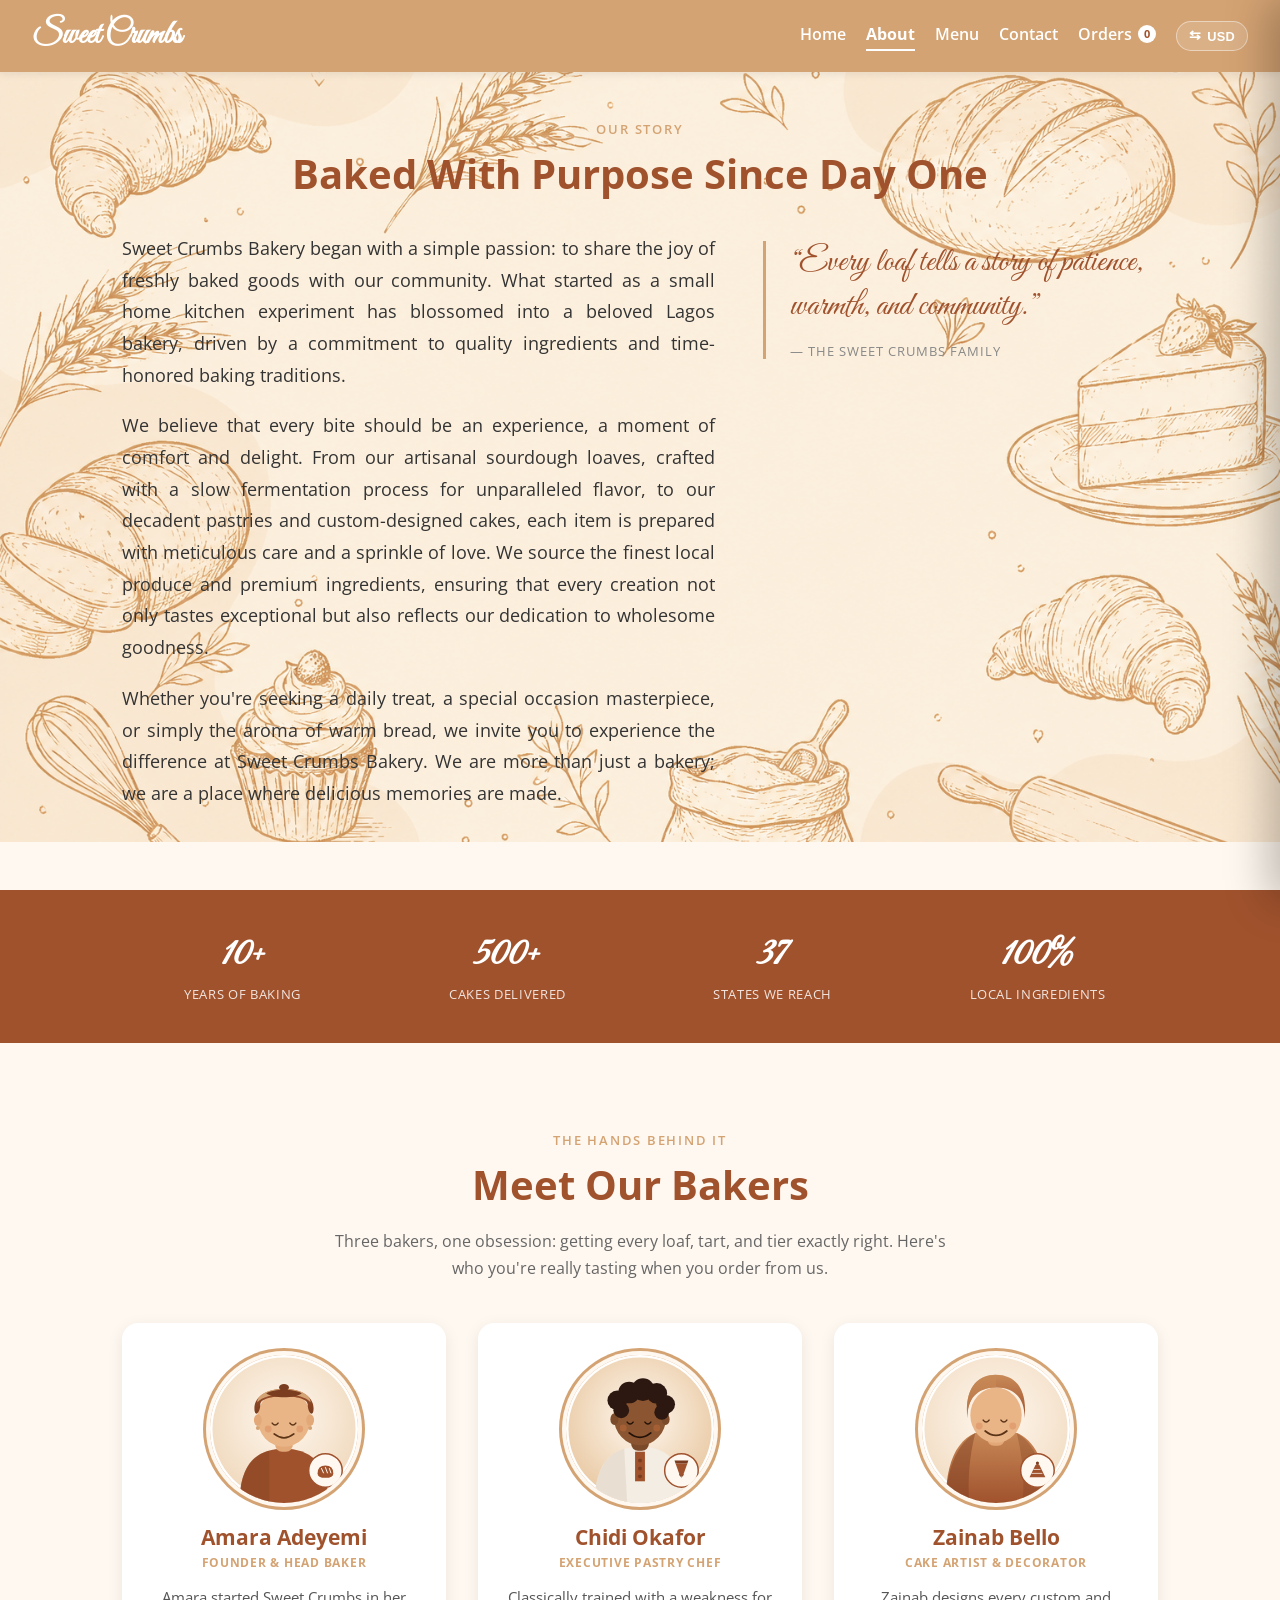
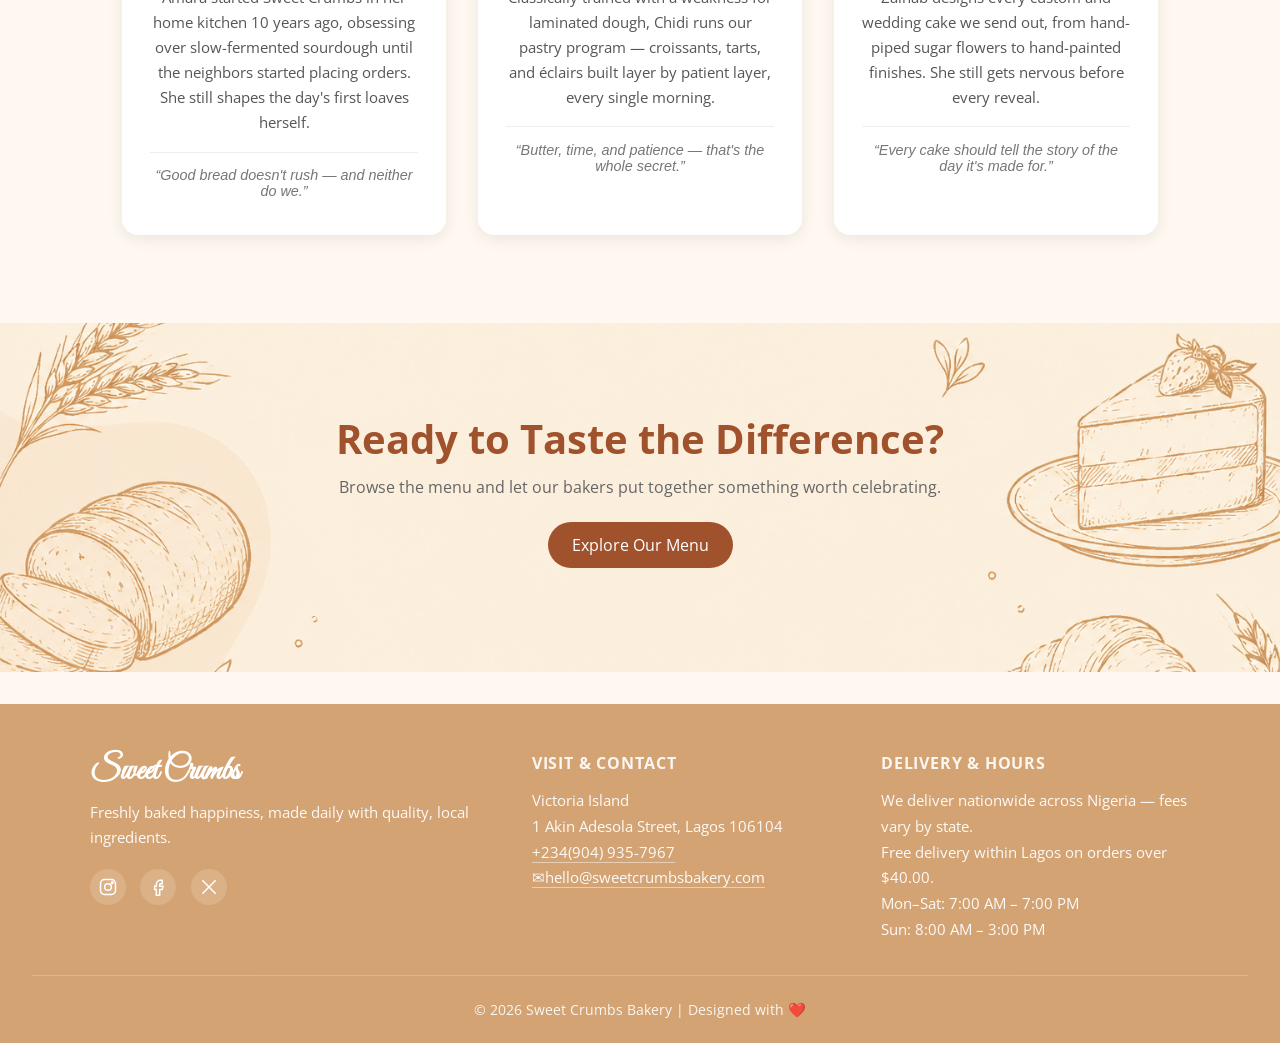
==== commit 38fd2d32: "Add files via upload" ====
--- a/about.html
+++ b/about.html
@@ -6,6 +6,12 @@
     <meta name="description" content="Learn the story behind Sweet Crumbs Bakery — freshly baked sourdough, pastries, and custom cakes made with quality ingredients and time-honored traditions.">
     <title>About Us- Sweet Crumb Bakery</title>
     <link rel="icon" href="data:image/svg+xml,<svg xmlns=%22http://www.w3.org/2000/svg%22 viewBox=%220 0 100 100%22><text y=%22.9em%22 font-size=%2290%22>🍞</text></svg>">
+    <!-- Preload only the background needed for the current device -->
+<link rel="preload" as="image" href="img.png" media="(min-width: 769px)">
+
+<link rel="preload" as="image" href="mobile img.png" media="(max-width: 768px)">
+
+<link rel="stylesheet" href="styles.css">
     <link href="https://fonts.googleapis.com/css2?family=Great+Vibes&family=Open+Sans:wght@400;600&display=swap" rel="stylesheet">
     <link rel="stylesheet" href="styles.css">
     <script src="script.js" defer></script>
@@ -14,28 +20,268 @@
     <!--Navbar-->
     <header id="navbar">
         <h1>Sweet Crumbs</h1>
-    <nav id="nav-links">
+    <div class="nav-wrapper">
+        <nav id="nav-links">
             <a href="index.html">Home</a>
             <a href="about.html" class="active" aria-current="page">About</a>
             <a href="menu.html">Menu</a>
             <a href="contact.html">Contact</a>
             <a href="#" id="orders-link" class="cart-link" aria-haspopup="dialog">Orders<span class="cart-badge" id="cart-badge">0</span></a>
         </nav>
-        <button class="hamburger" id="hamburger" aria-label="Toggle navigation menu" aria-expanded="false" aria-controls="nav-links">
-            <span class="hamburger-bar"></span>
-            <span class="hamburger-bar"></span>
-            <span class="hamburger-bar"></span>
-        </button>
+        <div class="header-actions">
+            <button type="button" class="currency-toggle" id="currency-toggle" aria-label="Prices shown in US Dollars. Tap to switch to Nigerian Naira.">
+                <span class="currency-swap-icon" aria-hidden="true">&#8646;</span>
+                <span id="currency-toggle-label">USD</span>
+            </button>
+            <button class="hamburger" id="hamburger" aria-label="Toggle navigation menu" aria-expanded="false" aria-controls="nav-links">
+                <span class="hamburger-bar"></span>
+                <span class="hamburger-bar"></span>
+                <span class="hamburger-bar"></span>
+            </button>
+        </div>
+    </div>
     </header>
 
-    <div class="container">
-        <h2>About Us</h2>
-        <div class="about-text">
-            <p>Sweet Crumbs Bakery began with a simple passion: to share the joy of freshly baked goods with our community. What started as a small home kitchen experiment has blossomed into a beloved local bakery, driven by a commitment to quality ingredients and time-honored baking traditions.</p>
-            <p>We believe that every bite should be an experience, a moment of comfort and delight. From our artisanal sourdough loaves, crafted with a slow fermentation process for unparalleled flavor, to our decadent pastries and custom-designed cakes, each item is prepared with meticulous care and a sprinkle of love. We source the finest local produce and premium ingredients, ensuring that every creation not only tastes exceptional but also reflects our dedication to wholesome goodness.</p>
-            <p>Our team of skilled bakers and decorators pours their heart into every batch, striving to create edible art that brings smiles to faces and sweetness to celebrations. Whether you're seeking a daily treat, a special occasion masterpiece, or simply the aroma of warm bread, we invite you to experience the difference at Sweet Crumbs Bakery. We are more than just a bakery; we are a place where delicious memories are made.</p>
-        </div>
-    </div><br><br><br>
+    <!--Our Story-->
+    <section class="story-section">
+        <div class="container story-container">
+            <p class="section-eyebrow">Our Story</p>
+            <h2>Baked With Purpose Since Day One</h2>
+            <div class="story-grid">
+                <div class="about-text">
+                    <p>Sweet Crumbs Bakery began with a simple passion: to share the joy of freshly baked goods with our community. What started as a small home kitchen experiment has blossomed into a beloved Lagos bakery, driven by a commitment to quality ingredients and time-honored baking traditions.</p>
+                    <p>We believe that every bite should be an experience, a moment of comfort and delight. From our artisanal sourdough loaves, crafted with a slow fermentation process for unparalleled flavor, to our decadent pastries and custom-designed cakes, each item is prepared with meticulous care and a sprinkle of love. We source the finest local produce and premium ingredients, ensuring that every creation not only tastes exceptional but also reflects our dedication to wholesome goodness.</p>
+                    <p>Whether you're seeking a daily treat, a special occasion masterpiece, or simply the aroma of warm bread, we invite you to experience the difference at Sweet Crumbs Bakery. We are more than just a bakery; we are a place where delicious memories are made.</p>
+                </div>
+                <blockquote class="story-pullquote">
+                    &ldquo;Every loaf tells a story of patience, warmth, and community.&rdquo;
+                    <span>&mdash; The Sweet Crumbs Family</span>
+                </blockquote>
+            </div>
+        </div>
+    </section>
+
+    <!--Stats strip-->
+    <section class="stats-strip">
+        <div class="container stats-grid">
+            <div class="stat-item">
+                <span class="stat-number counter" data-target="10">0+</span>
+                <span class="stat-label">Years of Baking</span>
+            </div>
+            <div class="stat-item">
+                <span class="stat-number counter" data-target="500">0+</span>
+                <span class="stat-label">Cakes Delivered</span>
+            </div>
+            <div class="stat-item">
+                <span class="stat-number counter" data-target="37">0</span>
+                <span class="stat-label">States We Reach</span>
+            </div>
+            <div class="stat-item">
+                <span class="stat-number counter"data-target="100">0%</span>
+                <span class="stat-label">Local Ingredients</span>
+            </div>
+        </div>
+    </section>
+
+    <!--Meet the Bakers-->
+    <section class="team-section">
+        <div class="container">
+            <p class="section-eyebrow">The Hands Behind It</p>
+            <h2>Meet Our Bakers</h2>
+            <p class="team-intro">Three bakers, one obsession: getting every loaf, tart, and tier exactly right. Here's who you're really tasting when you order from us.</p>
+            <div class="team-grid">
+                <article class="team-card">
+                    <div class="team-avatar" aria-hidden="true">
+                    <svg viewBox="0 0 300 300" xmlns="http://www.w3.org/2000/svg">
+                    <defs>
+                        <radialGradient id="halo1" cx="50%" cy="42%" r="60%">
+                        <stop offset="0%" stop-color="#fff8f0"/>
+                        <stop offset="100%" stop-color="#f0d9bd"/>
+                        </radialGradient>
+                        <linearGradient id="wrap1" x1="0" y1="0" x2="0" y2="1">
+                        <stop offset="0%" stop-color="#a0522d"/>
+                        <stop offset="100%" stop-color="#7a3d20"/>
+                        </linearGradient>
+                    </defs>
+
+                    <circle cx="150" cy="150" r="145" fill="url(#halo1)"/>
+
+                    <!-- shoulders / top -->
+                    <path d="M60 300 C60 215 100 190 150 190 C200 190 240 215 240 300 Z" fill="#a0522d"/>
+                    <path d="M60 300 C60 225 92 200 120 194 L120 300 Z" fill="#8a4425" opacity="0.5"/>
+
+                    <!-- neck -->
+                    <rect x="132" y="150" width="36" height="46" rx="14" fill="#e3a877"/>
+
+                    <!-- head -->
+                    <ellipse cx="150" cy="128" rx="54" ry="58" fill="#e9b587"/>
+
+                    <!-- ears -->
+                    <ellipse cx="97" cy="132" rx="8" ry="12" fill="#e3a877"/>
+                    <ellipse cx="203" cy="132" rx="8" ry="12" fill="#e3a877"/>
+
+                    <!-- headwrap base -->
+                    <path d="M90 108 C90 55 210 55 210 108 C210 128 198 118 198 100 C198 78 102 78 102 100 C102 118 90 128 90 108 Z" fill="url(#wrap1)"/>
+                    <path d="M96 96 C96 60 204 60 204 96 C186 74 114 74 96 96 Z" fill="#d4a373"/>
+                    <path d="M114 78 C128 68 172 68 186 78 C174 88 126 88 114 78 Z" fill="#7a3d20"/>
+                    <ellipse cx="150" cy="66" rx="10" ry="7" fill="#7a3d20"/>
+
+                    <!-- face -->
+                    <path d="M126 138 q6 8 12 0" stroke="#5b3418" stroke-width="3" fill="none" stroke-linecap="round"/>
+                    <path d="M162 138 q6 8 12 0" stroke="#5b3418" stroke-width="3" fill="none" stroke-linecap="round"/>
+                    <path d="M130 160 q20 16 40 0" stroke="#5b3418" stroke-width="3.5" fill="none" stroke-linecap="round"/>
+                    <circle cx="118" cy="150" r="7" fill="#d98a5f" opacity="0.5"/>
+                    <circle cx="182" cy="150" r="7" fill="#d98a5f" opacity="0.5"/>
+
+                    <!-- earrings -->
+                    <circle cx="97" cy="148" r="4" fill="#d4a373"/>
+                    <circle cx="203" cy="148" r="4" fill="#d4a373"/>
+
+                    <!-- badge: bread loaf -->
+                    <circle cx="234" cy="234" r="34" fill="#fff8f0" stroke="#a0522d" stroke-width="3"/>
+                    <g transform="translate(234 234)">
+                        <path d="M-16 6 Q-16 -10 0 -10 Q16 -10 16 6 Q16 15 0 15 Q-16 15 -16 6 Z" fill="#a0522d"/>
+                        <path d="M-8 -4 L-4 5" stroke="#fff8f0" stroke-width="2" stroke-linecap="round"/>
+                        <path d="M0 -6 L4 5" stroke="#fff8f0" stroke-width="2" stroke-linecap="round"/>
+                        <path d="M8 -4 L11 5" stroke="#fff8f0" stroke-width="2" stroke-linecap="round"/>
+                    </g>
+                    </svg>
+                    </div>
+                    <h3>Amara Adeyemi</h3>
+                    <p class="team-role">Founder &amp; Head Baker</p>
+                    <p class="team-bio">Amara started Sweet Crumbs in her home kitchen 10 years ago, obsessing over slow-fermented sourdough until the neighbors started placing orders. She still shapes the day's first loaves herself.</p>
+                    <blockquote class="team-quote">&ldquo;Good bread doesn't rush &mdash; and neither do we.&rdquo;</blockquote>
+                </article>
+                <article class="team-card">
+                    <div class="team-avatar" aria-hidden="true">
+                    <svg viewBox="0 0 300 300" xmlns="http://www.w3.org/2000/svg">
+                    <defs>
+                        <radialGradient id="halo2" cx="50%" cy="42%" r="60%">
+                        <stop offset="0%" stop-color="#fff8f0"/>
+                        <stop offset="100%" stop-color="#e9c9a3"/>
+                        </radialGradient>
+                    </defs>
+
+                    <circle cx="150" cy="150" r="145" fill="url(#halo2)"/>
+
+                    <!-- shoulders / chef whites -->
+                    <path d="M58 300 C58 212 100 186 150 186 C200 186 242 212 242 300 Z" fill="#f4ede4"/>
+                    <path d="M58 300 C58 224 90 198 118 190 L124 300 Z" fill="#e4d9c9" opacity="0.7"/>
+                    <rect x="140" y="196" width="20" height="60" fill="#a0522d"/>
+                    <circle cx="150" cy="214" r="4" fill="#7a3d20"/>
+                    <circle cx="150" cy="230" r="4" fill="#7a3d20"/>
+                    <circle cx="150" cy="246" r="4" fill="#7a3d20"/>
+
+                    <!-- neck -->
+                    <rect x="132" y="150" width="36" height="44" rx="14" fill="#7a4a2a"/>
+
+                    <!-- head -->
+                    <ellipse cx="150" cy="126" rx="53" ry="57" fill="#8a5530"/>
+
+                    <!-- ears -->
+                    <ellipse cx="98" cy="130" rx="8" ry="12" fill="#7a4a2a"/>
+                    <ellipse cx="202" cy="130" rx="8" ry="12" fill="#7a4a2a"/>
+
+                    <!-- curly hair -->
+                    <g fill="#2c1810">
+                        <circle cx="104" cy="92" r="20"/>
+                        <circle cx="128" cy="76" r="22"/>
+                        <circle cx="156" cy="70" r="23"/>
+                        <circle cx="184" cy="78" r="21"/>
+                        <circle cx="202" cy="100" r="19"/>
+                        <circle cx="112" cy="112" r="16"/>
+                        <circle cx="194" cy="116" r="15"/>
+                    </g>
+
+                    <!-- face -->
+                    <path d="M124 136 q6 8 12 0" stroke="#241208" stroke-width="3" fill="none" stroke-linecap="round"/>
+                    <path d="M160 136 q6 8 12 0" stroke="#241208" stroke-width="3" fill="none" stroke-linecap="round"/>
+                    <path d="M128 158 q22 18 44 0" stroke="#241208" stroke-width="3.5" fill="none" stroke-linecap="round"/>
+                    <circle cx="116" cy="148" r="7" fill="#c46a3a" opacity="0.45"/>
+                    <circle cx="184" cy="148" r="7" fill="#c46a3a" opacity="0.45"/>
+
+                    <!-- badge: piping bag -->
+                    <circle cx="234" cy="234" r="34" fill="#fff8f0" stroke="#a0522d" stroke-width="3"/>
+                    <g transform="translate(234 232)">
+                        <path d="M-12 -12 L12 -12 L4 10 Q0 18 -4 10 Z" fill="#a0522d"/>
+                        <path d="M-12 -12 L12 -12 L14 -18 L-14 -18 Z" fill="#7a3d20"/>
+                        <path d="M-4 10 Q0 20 4 10" stroke="#7a3d20" stroke-width="2" fill="none"/>
+                    </g>
+                    </svg>
+                    </div>
+                    <h3>Chidi Okafor</h3>
+                    <p class="team-role">Executive Pastry Chef</p>
+                    <p class="team-bio">Classically trained with a weakness for laminated dough, Chidi runs our pastry program &mdash; croissants, tarts, and éclairs built layer by patient layer, every single morning.</p>
+                    <blockquote class="team-quote">&ldquo;Butter, time, and patience &mdash; that's the whole secret.&rdquo;</blockquote>
+                </article>
+                <article class="team-card">
+                    <div class="team-avatar" aria-hidden="true">
+                    <svg viewBox="0 0 300 300" xmlns="http://www.w3.org/2000/svg">
+                    <defs>
+                        <radialGradient id="halo3" cx="50%" cy="42%" r="60%">
+                        <stop offset="0%" stop-color="#fff8f0"/>
+                        <stop offset="100%" stop-color="#f2ddc4"/>
+                        </radialGradient>
+                        <linearGradient id="hijab3" x1="0" y1="0" x2="0" y2="1">
+                        <stop offset="0%" stop-color="#c98a58"/>
+                        <stop offset="100%" stop-color="#a0522d"/>
+                        </linearGradient>
+                    </defs>
+
+                    <circle cx="150" cy="150" r="145" fill="url(#halo3)"/>
+
+                    <!-- hijab drape over shoulders -->
+                    <path d="M48 300 C48 190 88 150 150 150 C212 150 252 190 252 300 Z" fill="url(#hijab3)"/>
+                    <path d="M48 300 C50 220 78 175 108 158 C96 205 92 255 96 300 Z" fill="#7a3d20" opacity="0.45"/>
+                    <path d="M252 300 C250 220 222 175 192 158 C204 205 208 255 204 300 Z" fill="#7a3d20" opacity="0.3"/>
+
+                    <!-- neck -->
+                    <rect x="132" y="150" width="36" height="34" rx="14" fill="#e3a877"/>
+
+                    <!-- head -->
+                    <ellipse cx="150" cy="122" rx="52" ry="56" fill="#e9b587"/>
+
+                    <!-- hijab framing face -->
+                    <path d="M92 128 C86 70 110 40 150 40 C190 40 214 70 208 128 C208 90 190 66 150 66 C110 66 92 90 92 128 Z" fill="url(#hijab3)"/>
+                    <path d="M92 128 C86 70 110 40 150 40 L150 66 C110 66 92 90 92 128 Z" fill="#c98a58" opacity="0.6"/>
+
+                    <!-- face -->
+                    <path d="M124 132 q6 8 12 0" stroke="#5b3418" stroke-width="3" fill="none" stroke-linecap="round"/>
+                    <path d="M160 132 q6 8 12 0" stroke="#5b3418" stroke-width="3" fill="none" stroke-linecap="round"/>
+                    <path d="M128 154 q22 18 44 0" stroke="#5b3418" stroke-width="3.5" fill="none" stroke-linecap="round"/>
+                    <circle cx="116" cy="144" r="7" fill="#d98a5f" opacity="0.5"/>
+                    <circle cx="184" cy="144" r="7" fill="#d98a5f" opacity="0.5"/>
+
+                    <!-- badge: cake slice -->
+                    <circle cx="234" cy="234" r="34" fill="#fff8f0" stroke="#a0522d" stroke-width="3"/>
+                    <g transform="translate(234 234)">
+                        <path d="M-16 14 L16 14 L4 -11 Q0 -15 -4 -11 Z" fill="#a0522d"/>
+                        <line x1="-12" y1="6" x2="10" y2="6" stroke="#fff8f0" stroke-width="1.5"/>
+                        <line x1="-8" y1="-2" x2="6" y2="-2" stroke="#fff8f0" stroke-width="1.5"/>
+                        <circle cx="0" cy="-15" r="3.2" fill="#7a3d20"/>
+                    </g>
+                    </svg>
+                    </div>
+                    <h3>Zainab Bello</h3>
+                    <p class="team-role">Cake Artist &amp; Decorator</p>
+                    <p class="team-bio">Zainab designs every custom and wedding cake we send out, from hand-piped sugar flowers to hand-painted finishes. She still gets nervous before every reveal.</p>
+                    <blockquote class="team-quote">&ldquo;Every cake should tell the story of the day it's made for.&rdquo;</blockquote>
+                </article>
+            </div>
+        </div>
+    </section>
+    <!--Why-Us-Section-->
+    
+
+    <!--About CTA-->
+    <section class="about-cta">
+        <div class="container about-cta-inner">
+            <h2>Ready to Taste the Difference?</h2>
+            <p>Browse the menu and let our bakers put together something worth celebrating.</p>
+            <a href="menu.html" class="btn2">Explore Our Menu</a>
+        </div>
+    </section>
+
 
 <!--Footer-section-->
 <footer>
@@ -66,7 +312,7 @@
             <h4>Visit &amp; Contact</h4>
             <address>
                 Victoria Island<br>
-                Alfred Rewane, Lagos 10801<br>
+                1 Akin Adesola Street, Lagos 106104<br>
                 <a href="tel:+2349049357967">+234(904) 935-7967</a><br>
                 <a href="mailto:kennycool202421@gmail.com" onclick="window.open('https://mail.google.com/mail/?view=cm&fs=1&to=kennycool202421@gmail.com', '_blank', 'noopener,noreferrer');">✉hello@sweetcrumbsbakery.com</a>
             </address>
@@ -74,7 +320,7 @@
 
         <div class="footer-col">
             <h4>Delivery &amp; Hours</h4>
-            <p>We deliver within a 10-mile radius of downtown Maplewood.<br>Free delivery on orders over $40.</p>
+            <p>We deliver nationwide across Nigeria &mdash; fees vary by state.<br>Free delivery within Lagos on orders over <span id="footer-delivery-amount">$40</span>.</p>
             <p>Mon&ndash;Sat: 7:00 AM &ndash; 7:00 PM<br>Sun: 8:00 AM &ndash; 3:00 PM</p>
         </div>
     </div>
@@ -93,6 +339,13 @@
     <div class="cart-view" id="cart-view">
         <div class="cart-items" id="cart-items">
             <p class="cart-empty" id="cart-empty">Your order is empty. Browse the menu and tap "View Details" on anything that looks good.</p>
+        </div>
+        <div class="delivery-location">
+            <label for="delivery-state">Delivering to</label>
+            <select id="delivery-state">
+                <option value="" disabled selected>Select your state</option>
+            </select>
+            <p class="delivery-location-hint" id="delivery-location-hint">We deliver nationwide &mdash; fees vary by distance from our Lagos bakery.</p>
         </div>
         <div class="cart-summary">
             <p class="cart-delivery-hint" id="cart-delivery-hint"></p>
@@ -216,6 +469,7 @@
     <div class="checkout-view" id="checkout-view" hidden>
         <button type="button" class="cart-back-btn" id="checkout-back-btn">&larr; Back to payment options</button>
         <h3 class="cart-step-heading">Delivery details</h3>
+        <p class="delivery-state-summary" id="delivery-state-summary"></p>
         <form id="checkout-form">
             <label for="checkout-name">Full name</label>
             <input type="text" id="checkout-name" name="name" autocomplete="name" required>
@@ -249,6 +503,7 @@
             <input type="hidden" id="checkout-order-items" name="order_items">
             <input type="hidden" id="checkout-order-total" name="order_total">
             <input type="hidden" id="checkout-payment-method" name="payment_method">
+            <input type="hidden" id="checkout-delivery-state" name="delivery_state">
 
             <p class="field-error" id="checkout-error" hidden></p>
 
--- a/styles.css
+++ b/styles.css
@@ -147,6 +147,45 @@
     align-items: center;
     justify-content: center;
     padding: 0 0.25rem;
+    line-height: 1;
+}
+
+.nav-wrapper {
+    display: flex;
+    align-items: center;
+    gap: 1.25rem;
+}
+
+.header-actions {
+    display: flex;
+    align-items: center;
+    gap: 0.85rem;
+}
+
+.currency-toggle {
+    display: inline-flex;
+    align-items: center;
+    gap: 0.35rem;
+    background: rgba(255,255,255,0.15);
+    border: 1px solid rgba(255,255,255,0.45);
+    color: white;
+    font-weight: 700;
+    font-size: 0.8rem;
+    letter-spacing: 0.02em;
+    padding: 0.4rem 0.75rem;
+    border-radius: 999px;
+    cursor: pointer;
+    transition: background var(--transition), transform var(--transition);
+    white-space: nowrap;
+}
+.currency-toggle:hover {
+    background: rgba(255,255,255,0.32);
+}
+.currency-toggle:active {
+    transform: scale(0.96);
+}
+.currency-toggle .currency-swap-icon {
+    font-size: 0.85rem;
     line-height: 1;
 }
 
@@ -300,15 +339,186 @@
     border-radius: 4.5rem;
     border: 2px solid var(--secondary);
     transition: transform var(--transition);
+    transition: transform 0.6s cubic-bezier(.2,.8,.2,1);
 }
 .card:hover img {
-    transform: scale(1.04);
+    transform: scale(1.045);
 }
 .card h3, .card p {
     padding: 0.5rem; 
 }
 .card p {
     color: #555;
+}
+
+/* ---- About page: Our Story ---- */
+.section-eyebrow {
+    text-align: center;
+    text-transform: uppercase;
+    letter-spacing: 0.14em;
+    font-size: 0.8rem;
+    font-weight: 600;
+    color: var(--primary);
+    margin-bottom: 0.5rem;
+}
+.story-section {
+    padding: 1rem 0 0;
+    background-image: url("img.png");
+    background-repeat: no-repeat;
+    background-position: center;
+    background-size: cover;
+    background-attachment: scroll;
+    content-visibility: auto;
+    contain-intrinsic-size: 700px;
+}
+.story-grid {
+    display: grid;
+    grid-template-columns: 1.5fr 1fr;
+    gap: 3rem;
+    align-items: start;
+    margin-top: 2rem;
+}
+.story-pullquote {
+    font-family: 'Great Vibes', cursive;
+    font-size: 2.1rem;
+    color: var(--accent);
+    line-height: 1.3;
+    border-left: 3px solid var(--primary);
+    padding-left: 1.5rem;
+    margin: 0.5rem 0;
+}
+.story-pullquote span {
+    display: block;
+    font-family: 'Open Sans', sans-serif;
+    font-size: 0.8rem;
+    text-transform: uppercase;
+    letter-spacing: 0.08em;
+    color: #888;
+    margin-top: 0.9rem;
+}
+
+/* ---- About page: stats strip ---- */
+.stats-strip {
+    background: var(--accent);
+    padding: 2.5rem 0;
+    margin-top: 3rem;
+}
+.stats-grid {
+    display: grid;
+    grid-template-columns: repeat(auto-fit, minmax(140px, 1fr));
+    gap: 1.5rem;
+    text-align: center;
+    padding: 0 2rem;
+}
+.stat-item {
+    padding: 0 0.5rem;
+}
+.stat-number {
+    display: block;
+    font-size: 2.5rem;
+    font-weight: 700;
+    color: #fff;
+    font-family: 'Great Vibes', cursive;
+}
+.stat-label {
+    display: block;
+    font-size: 0.8rem;
+    letter-spacing: 0.05em;
+    text-transform: uppercase;
+    color: rgba(255,255,255,0.85);
+    margin-top: 0.35rem;
+}
+
+/* ---- About page: Meet Our Bakers ---- */
+.team-section {
+    padding: 3.5rem 0;
+    background-color: var(--secondary);
+}
+.team-intro {
+    text-align: center;
+    max-width: 640px;
+    margin: 0 auto 2.5rem;
+    color: #666;
+    line-height: 1.7;
+}
+.team-grid {
+    display: grid;
+    grid-template-columns: repeat(auto-fit, minmax(260px, 1fr));
+    gap: 2rem;
+}
+.team-card {
+    background: white;
+    border-radius: 16px;
+    box-shadow: 0 4px 16px rgba(0,0,0,0.08);
+    padding: 2rem 1.75rem 2.25rem;
+    text-align: center;
+    transition: transform var(--transition), box-shadow var(--transition);
+}
+.team-card:hover {
+    transform: translateY(-8px);
+    box-shadow: 0 16px 32px rgba(0,0,0,0.15);
+}
+.team-avatar {
+    width: 148px;
+    height: 148px;
+    margin: 0 auto 1.25rem;
+    border-radius: 50%;
+    overflow: hidden;
+    box-shadow: 0 0 0 4px var(--secondary), 0 0 0 7px var(--primary);
+}
+.team-avatar svg {
+    display: block;
+    width: 100%;
+    height: 100%;
+}
+.team-card h3 {
+    font-size: 1.3rem;
+    color: var(--accent);
+    margin-bottom: 0.2rem;
+}
+.team-role {
+    font-size: 0.78rem;
+    text-transform: uppercase;
+    letter-spacing: 0.06em;
+    color: var(--primary);
+    font-weight: 700;
+    margin-bottom: 0.9rem;
+}
+.team-bio {
+    color: #555;
+    line-height: 1.65;
+    font-size: 0.95rem;
+    margin-bottom: 1rem;
+}
+.team-quote {
+    font-style: italic;
+    color: #777;
+    font-size: 0.9rem;
+    border-top: 1px solid #eee;
+    padding-top: 0.9rem;
+    margin: 0;
+}
+
+/* ---- About page: closing CTA ---- */
+.about-cta {
+    padding: 3.5rem 0 4.5rem;
+    background-image: url("img.png");
+    background-repeat: no-repeat;
+    background-position: center;
+    background-size: cover;
+    background-attachment: scroll;
+    content-visibility: auto;
+    contain-intrinsic-size: 500px;
+}
+.about-cta-inner {
+    text-align: center;
+}
+.about-cta-inner h2 {
+    margin-bottom: 0.6rem;
+}
+.about-cta-inner p {
+    color: #666;
+    margin-bottom: 1.5rem;
 }
 
 /*Testimonials*/
@@ -424,7 +634,7 @@
     box-shadow: 4px 7px 8px rgba(146, 141, 141, 0.2);
     border-radius: 8px;
     max-width: 1100px;
-    height: 30rem;
+    height: auto;
     margin-left: auto;
     margin-right: auto;
 }
@@ -434,6 +644,89 @@
     font-size: 2rem;
     color: var(--accent);
     text-align: center;
+}
+
+.contact-section .section-eyebrow {
+    margin-bottom: 0.35rem;
+}
+
+.contact-intro {
+    text-align: center;
+    color: #777;
+    margin-bottom: 2.5rem;
+}
+
+/* ---- Contact: email vs WhatsApp chooser ---- */
+.contact-choice-grid {
+    display: grid;
+    grid-template-columns: repeat(auto-fit, minmax(220px, 1fr));
+    gap: 1.75rem;
+    max-width: 46rem;
+    margin: 0 auto 3rem;
+}
+.contact-choice-card {
+    display: flex;
+    flex-direction: column;
+    align-items: center;
+    text-align: center;
+    gap: 0.6rem;
+    background: var(--secondary);
+    border: 2px solid rgba(160, 82, 45, 0.12);
+    border-radius: 16px;
+    padding: 2rem 1.5rem;
+    text-decoration: none;
+    color: inherit;
+    transition: border-color var(--transition), transform var(--transition), box-shadow var(--transition);
+}
+.contact-choice-card:hover {
+    border-color: var(--primary);
+    transform: translateY(-6px);
+    box-shadow: 0 14px 28px rgba(0,0,0,0.12);
+}
+.contact-choice-icon {
+    display: inline-flex;
+    align-items: center;
+    justify-content: center;
+    width: 58px;
+    height: 58px;
+    border-radius: 50%;
+    color: white;
+    margin-bottom: 0.4rem;
+}
+.contact-choice-icon-email {
+    background: var(--accent);
+}
+.contact-choice-icon-whatsapp {
+    background: #25d366;
+}
+.contact-choice-title {
+    font-weight: 700;
+    font-size: 1.1rem;
+    color: var(--accent);
+}
+.contact-choice-desc {
+    color: #777;
+    font-size: 0.9rem;
+    line-height: 1.55;
+}
+.contact-choice-cta {
+    font-weight: 600;
+    font-size: 0.88rem;
+    color: var(--primary);
+    margin-top: 0.3rem;
+}
+.contact-choice-whatsapp .contact-choice-cta {
+    color: #25d366;
+}
+
+/* Gentle highlight when the page scrolls to the form via the Email card */
+#contact-form:target {
+    animation: contactFormPulse 1.4s ease;
+    border-radius: 12px;
+}
+@keyframes contactFormPulse {
+    0% { box-shadow: 0 0 0 0 rgba(212, 163, 115, 0.55); }
+    100% { box-shadow: 0 0 0 22px rgba(212, 163, 115, 0); }
 }
 
 .contact-form{
@@ -750,6 +1043,55 @@
     text-align: center;
     margin-top: 2rem;
     line-height: 1.6;
+}
+
+.delivery-location {
+    padding: 0.9rem 1.5rem;
+    border-top: 1px solid rgba(160, 82, 45, 0.15);
+    border-bottom: 1px solid rgba(160, 82, 45, 0.15);
+    background: var(--secondary);
+}
+.delivery-location label {
+    display: block;
+    font-weight: 700;
+    font-size: 0.82rem;
+    color: var(--accent);
+    margin-bottom: 0.4rem;
+    text-transform: uppercase;
+    letter-spacing: 0.02em;
+}
+.delivery-location select {
+    width: 100%;
+    padding: 0.55rem 0.7rem;
+    border-radius: 0.5rem;
+    border: 2px solid var(--primary);
+    font-family: inherit;
+    font-size: 14px;
+    background: white;
+    color: #333;
+    cursor: pointer;
+}
+.delivery-location select:focus {
+    outline: none;
+    border-color: var(--accent);
+    box-shadow: 0 0 0 3px rgba(160, 82, 45, 0.15);
+}
+.delivery-location-hint {
+    font-size: 0.76rem;
+    color: #888;
+    margin-top: 0.5rem;
+    line-height: 1.4;
+}
+.delivery-state-summary {
+    font-size: 0.85rem;
+    color: #666;
+    background: var(--secondary);
+    border-radius: 0.5rem;
+    padding: 0.6rem 0.85rem;
+    margin-bottom: 1rem;
+}
+.delivery-state-summary strong {
+    color: var(--accent);
 }
 
 .cart-item {
@@ -1386,8 +1728,27 @@
 .about-text p{
     font-size: 1rem;
     padding: 0 1rem;
-}    
-
-
+}
+
+/*Adjustment for restructured About page sections*/
+.story-grid {
+    grid-template-columns: 1fr;
+    gap: 2rem;
+}
+.story-pullquote {
+    font-size: 1.7rem;
+}
+.stats-grid {
+    grid-template-columns: repeat(2, 1fr);
+}
+    .story-section,
+    .team-section,
+    .about-cta {
+        background-image: url("mobile img.png");
+        background-repeat: no-repeat;
+        background-position: center;
+        background-size: cover;
+        background-attachment: scroll;
+    }
     
 }
--- a/styles.css
+++ b/styles.css
@@ -147,6 +147,45 @@
     align-items: center;
     justify-content: center;
     padding: 0 0.25rem;
+    line-height: 1;
+}
+
+.nav-wrapper {
+    display: flex;
+    align-items: center;
+    gap: 1.25rem;
+}
+
+.header-actions {
+    display: flex;
+    align-items: center;
+    gap: 0.85rem;
+}
+
+.currency-toggle {
+    display: inline-flex;
+    align-items: center;
+    gap: 0.35rem;
+    background: rgba(255,255,255,0.15);
+    border: 1px solid rgba(255,255,255,0.45);
+    color: white;
+    font-weight: 700;
+    font-size: 0.8rem;
+    letter-spacing: 0.02em;
+    padding: 0.4rem 0.75rem;
+    border-radius: 999px;
+    cursor: pointer;
+    transition: background var(--transition), transform var(--transition);
+    white-space: nowrap;
+}
+.currency-toggle:hover {
+    background: rgba(255,255,255,0.32);
+}
+.currency-toggle:active {
+    transform: scale(0.96);
+}
+.currency-toggle .currency-swap-icon {
+    font-size: 0.85rem;
     line-height: 1;
 }
 
@@ -300,15 +339,186 @@
     border-radius: 4.5rem;
     border: 2px solid var(--secondary);
     transition: transform var(--transition);
+    transition: transform 0.6s cubic-bezier(.2,.8,.2,1);
 }
 .card:hover img {
-    transform: scale(1.04);
+    transform: scale(1.045);
 }
 .card h3, .card p {
     padding: 0.5rem; 
 }
 .card p {
     color: #555;
+}
+
+/* ---- About page: Our Story ---- */
+.section-eyebrow {
+    text-align: center;
+    text-transform: uppercase;
+    letter-spacing: 0.14em;
+    font-size: 0.8rem;
+    font-weight: 600;
+    color: var(--primary);
+    margin-bottom: 0.5rem;
+}
+.story-section {
+    padding: 1rem 0 0;
+    background-image: url("img.png");
+    background-repeat: no-repeat;
+    background-position: center;
+    background-size: cover;
+    background-attachment: scroll;
+    content-visibility: auto;
+    contain-intrinsic-size: 700px;
+}
+.story-grid {
+    display: grid;
+    grid-template-columns: 1.5fr 1fr;
+    gap: 3rem;
+    align-items: start;
+    margin-top: 2rem;
+}
+.story-pullquote {
+    font-family: 'Great Vibes', cursive;
+    font-size: 2.1rem;
+    color: var(--accent);
+    line-height: 1.3;
+    border-left: 3px solid var(--primary);
+    padding-left: 1.5rem;
+    margin: 0.5rem 0;
+}
+.story-pullquote span {
+    display: block;
+    font-family: 'Open Sans', sans-serif;
+    font-size: 0.8rem;
+    text-transform: uppercase;
+    letter-spacing: 0.08em;
+    color: #888;
+    margin-top: 0.9rem;
+}
+
+/* ---- About page: stats strip ---- */
+.stats-strip {
+    background: var(--accent);
+    padding: 2.5rem 0;
+    margin-top: 3rem;
+}
+.stats-grid {
+    display: grid;
+    grid-template-columns: repeat(auto-fit, minmax(140px, 1fr));
+    gap: 1.5rem;
+    text-align: center;
+    padding: 0 2rem;
+}
+.stat-item {
+    padding: 0 0.5rem;
+}
+.stat-number {
+    display: block;
+    font-size: 2.5rem;
+    font-weight: 700;
+    color: #fff;
+    font-family: 'Great Vibes', cursive;
+}
+.stat-label {
+    display: block;
+    font-size: 0.8rem;
+    letter-spacing: 0.05em;
+    text-transform: uppercase;
+    color: rgba(255,255,255,0.85);
+    margin-top: 0.35rem;
+}
+
+/* ---- About page: Meet Our Bakers ---- */
+.team-section {
+    padding: 3.5rem 0;
+    background-color: var(--secondary);
+}
+.team-intro {
+    text-align: center;
+    max-width: 640px;
+    margin: 0 auto 2.5rem;
+    color: #666;
+    line-height: 1.7;
+}
+.team-grid {
+    display: grid;
+    grid-template-columns: repeat(auto-fit, minmax(260px, 1fr));
+    gap: 2rem;
+}
+.team-card {
+    background: white;
+    border-radius: 16px;
+    box-shadow: 0 4px 16px rgba(0,0,0,0.08);
+    padding: 2rem 1.75rem 2.25rem;
+    text-align: center;
+    transition: transform var(--transition), box-shadow var(--transition);
+}
+.team-card:hover {
+    transform: translateY(-8px);
+    box-shadow: 0 16px 32px rgba(0,0,0,0.15);
+}
+.team-avatar {
+    width: 148px;
+    height: 148px;
+    margin: 0 auto 1.25rem;
+    border-radius: 50%;
+    overflow: hidden;
+    box-shadow: 0 0 0 4px var(--secondary), 0 0 0 7px var(--primary);
+}
+.team-avatar svg {
+    display: block;
+    width: 100%;
+    height: 100%;
+}
+.team-card h3 {
+    font-size: 1.3rem;
+    color: var(--accent);
+    margin-bottom: 0.2rem;
+}
+.team-role {
+    font-size: 0.78rem;
+    text-transform: uppercase;
+    letter-spacing: 0.06em;
+    color: var(--primary);
+    font-weight: 700;
+    margin-bottom: 0.9rem;
+}
+.team-bio {
+    color: #555;
+    line-height: 1.65;
+    font-size: 0.95rem;
+    margin-bottom: 1rem;
+}
+.team-quote {
+    font-style: italic;
+    color: #777;
+    font-size: 0.9rem;
+    border-top: 1px solid #eee;
+    padding-top: 0.9rem;
+    margin: 0;
+}
+
+/* ---- About page: closing CTA ---- */
+.about-cta {
+    padding: 3.5rem 0 4.5rem;
+    background-image: url("img.png");
+    background-repeat: no-repeat;
+    background-position: center;
+    background-size: cover;
+    background-attachment: scroll;
+    content-visibility: auto;
+    contain-intrinsic-size: 500px;
+}
+.about-cta-inner {
+    text-align: center;
+}
+.about-cta-inner h2 {
+    margin-bottom: 0.6rem;
+}
+.about-cta-inner p {
+    color: #666;
+    margin-bottom: 1.5rem;
 }
 
 /*Testimonials*/
@@ -424,7 +634,7 @@
     box-shadow: 4px 7px 8px rgba(146, 141, 141, 0.2);
     border-radius: 8px;
     max-width: 1100px;
-    height: 30rem;
+    height: auto;
     margin-left: auto;
     margin-right: auto;
 }
@@ -434,6 +644,89 @@
     font-size: 2rem;
     color: var(--accent);
     text-align: center;
+}
+
+.contact-section .section-eyebrow {
+    margin-bottom: 0.35rem;
+}
+
+.contact-intro {
+    text-align: center;
+    color: #777;
+    margin-bottom: 2.5rem;
+}
+
+/* ---- Contact: email vs WhatsApp chooser ---- */
+.contact-choice-grid {
+    display: grid;
+    grid-template-columns: repeat(auto-fit, minmax(220px, 1fr));
+    gap: 1.75rem;
+    max-width: 46rem;
+    margin: 0 auto 3rem;
+}
+.contact-choice-card {
+    display: flex;
+    flex-direction: column;
+    align-items: center;
+    text-align: center;
+    gap: 0.6rem;
+    background: var(--secondary);
+    border: 2px solid rgba(160, 82, 45, 0.12);
+    border-radius: 16px;
+    padding: 2rem 1.5rem;
+    text-decoration: none;
+    color: inherit;
+    transition: border-color var(--transition), transform var(--transition), box-shadow var(--transition);
+}
+.contact-choice-card:hover {
+    border-color: var(--primary);
+    transform: translateY(-6px);
+    box-shadow: 0 14px 28px rgba(0,0,0,0.12);
+}
+.contact-choice-icon {
+    display: inline-flex;
+    align-items: center;
+    justify-content: center;
+    width: 58px;
+    height: 58px;
+    border-radius: 50%;
+    color: white;
+    margin-bottom: 0.4rem;
+}
+.contact-choice-icon-email {
+    background: var(--accent);
+}
+.contact-choice-icon-whatsapp {
+    background: #25d366;
+}
+.contact-choice-title {
+    font-weight: 700;
+    font-size: 1.1rem;
+    color: var(--accent);
+}
+.contact-choice-desc {
+    color: #777;
+    font-size: 0.9rem;
+    line-height: 1.55;
+}
+.contact-choice-cta {
+    font-weight: 600;
+    font-size: 0.88rem;
+    color: var(--primary);
+    margin-top: 0.3rem;
+}
+.contact-choice-whatsapp .contact-choice-cta {
+    color: #25d366;
+}
+
+/* Gentle highlight when the page scrolls to the form via the Email card */
+#contact-form:target {
+    animation: contactFormPulse 1.4s ease;
+    border-radius: 12px;
+}
+@keyframes contactFormPulse {
+    0% { box-shadow: 0 0 0 0 rgba(212, 163, 115, 0.55); }
+    100% { box-shadow: 0 0 0 22px rgba(212, 163, 115, 0); }
 }
 
 .contact-form{
@@ -750,6 +1043,55 @@
     text-align: center;
     margin-top: 2rem;
     line-height: 1.6;
+}
+
+.delivery-location {
+    padding: 0.9rem 1.5rem;
+    border-top: 1px solid rgba(160, 82, 45, 0.15);
+    border-bottom: 1px solid rgba(160, 82, 45, 0.15);
+    background: var(--secondary);
+}
+.delivery-location label {
+    display: block;
+    font-weight: 700;
+    font-size: 0.82rem;
+    color: var(--accent);
+    margin-bottom: 0.4rem;
+    text-transform: uppercase;
+    letter-spacing: 0.02em;
+}
+.delivery-location select {
+    width: 100%;
+    padding: 0.55rem 0.7rem;
+    border-radius: 0.5rem;
+    border: 2px solid var(--primary);
+    font-family: inherit;
+    font-size: 14px;
+    background: white;
+    color: #333;
+    cursor: pointer;
+}
+.delivery-location select:focus {
+    outline: none;
+    border-color: var(--accent);
+    box-shadow: 0 0 0 3px rgba(160, 82, 45, 0.15);
+}
+.delivery-location-hint {
+    font-size: 0.76rem;
+    color: #888;
+    margin-top: 0.5rem;
+    line-height: 1.4;
+}
+.delivery-state-summary {
+    font-size: 0.85rem;
+    color: #666;
+    background: var(--secondary);
+    border-radius: 0.5rem;
+    padding: 0.6rem 0.85rem;
+    margin-bottom: 1rem;
+}
+.delivery-state-summary strong {
+    color: var(--accent);
 }
 
 .cart-item {
@@ -1386,8 +1728,27 @@
 .about-text p{
     font-size: 1rem;
     padding: 0 1rem;
-}    
-
-
+}
+
+/*Adjustment for restructured About page sections*/
+.story-grid {
+    grid-template-columns: 1fr;
+    gap: 2rem;
+}
+.story-pullquote {
+    font-size: 1.7rem;
+}
+.stats-grid {
+    grid-template-columns: repeat(2, 1fr);
+}
+    .story-section,
+    .team-section,
+    .about-cta {
+        background-image: url("mobile img.png");
+        background-repeat: no-repeat;
+        background-position: center;
+        background-size: cover;
+        background-attachment: scroll;
+    }
     
 }
